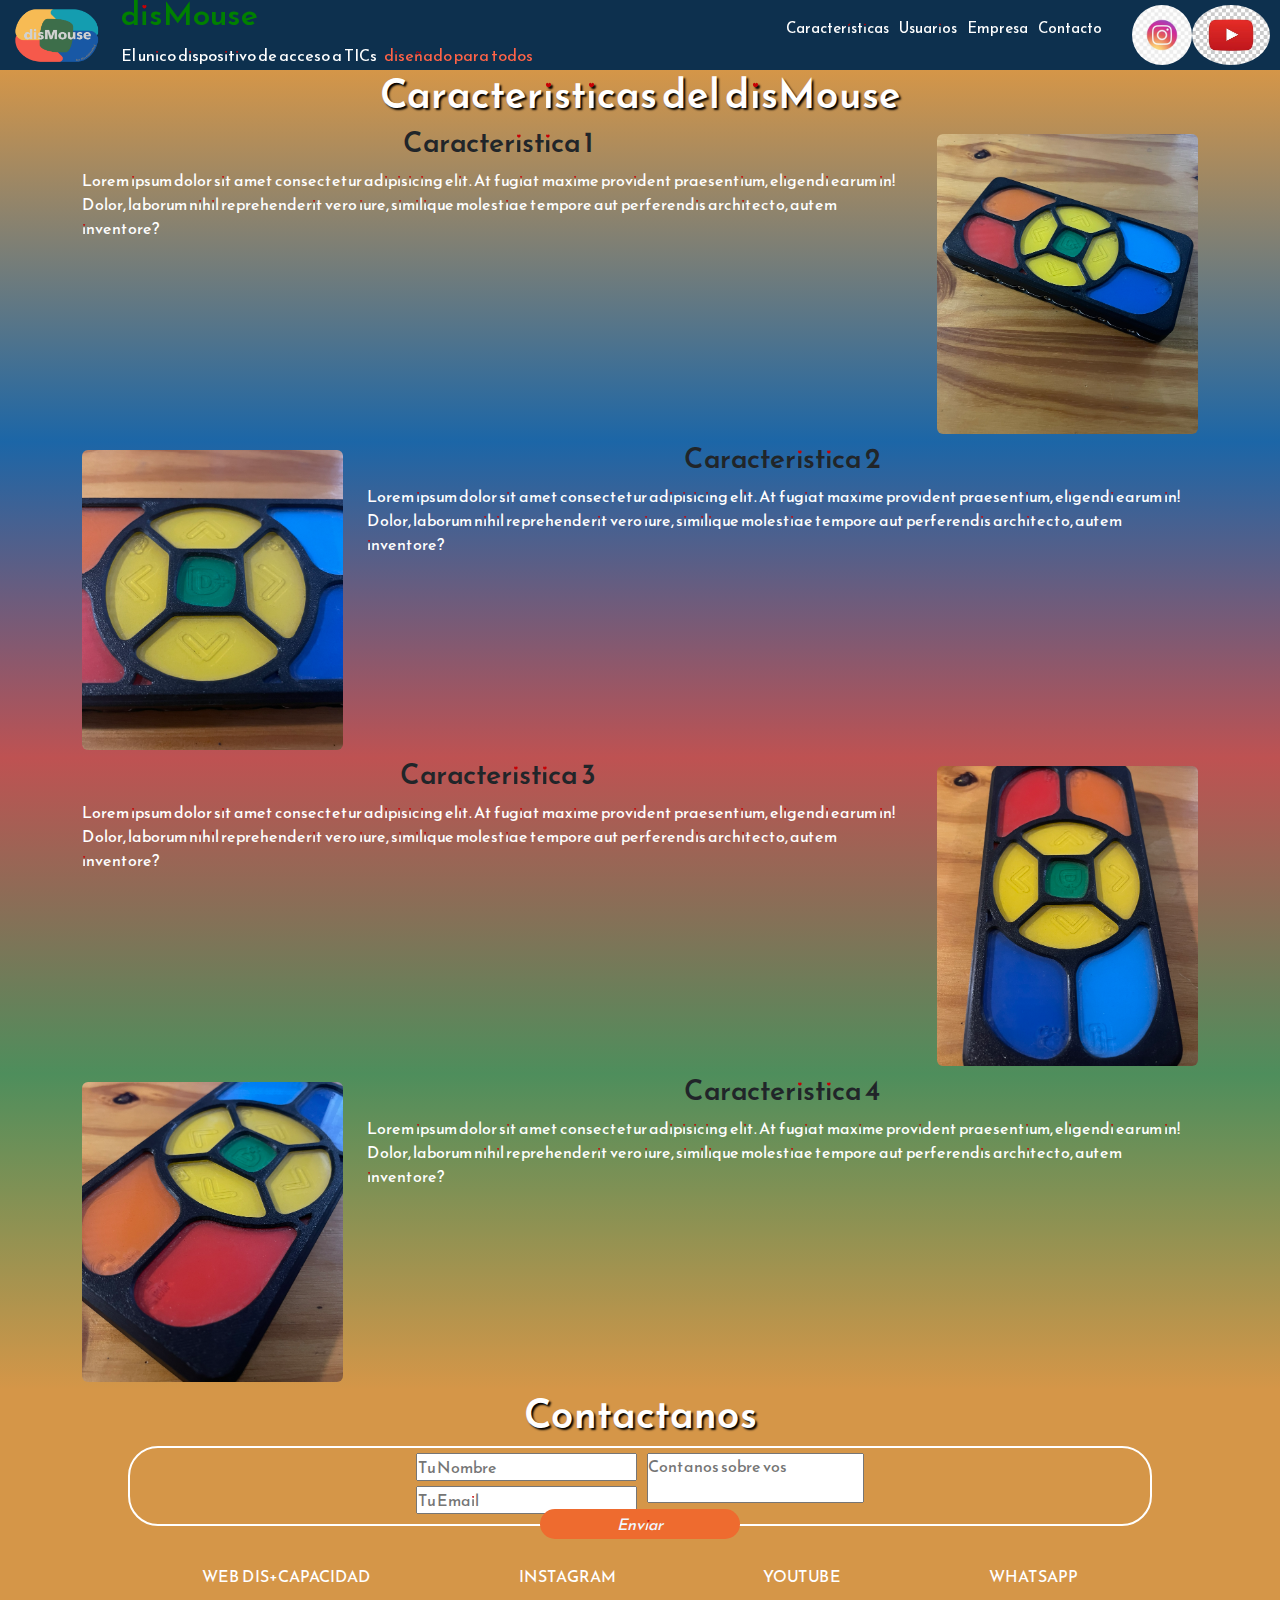
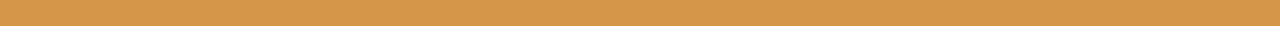
==== pages/caracteristicas2.html @ f01584a1 "inicial" ====
<!DOCTYPE html>
<html lang="en">
<head>
    <meta charset="UTF-8">
    <meta name="viewport" content="width=device-width, initial-scale=1.0">
    <meta name="description" content="El disMouse es el dispositivo de acceso a TICs mas completo del mercado. Es producido por dis+capacidad, empresa argentina
                                        que desarrolla equipamiento en tecnología asistiva accesible.">
    <meta name="keywords" content="tecnologia asistiva, tecnologia, discapacidad rehabilitacion, TICs, accesibilidad">
    <link rel="icon" href="../images/icono-dis-capacidad.ico" type="image/x-icon">
    <link rel="preconnect" href="https://fonts.googleapis.com">
    <link rel="preconnect" href="https://fonts.gstatic.com" crossorigin>
    <link href="https://fonts.googleapis.com/css2?family=Reem+Kufi+Fun:wght@400..700&display=swap" rel="stylesheet">
    <link href="https://cdn.jsdelivr.net/npm/bootstrap@5.3.3/dist/css/bootstrap.min.css" rel="stylesheet" integrity="sha384-QWTKZyjpPEjISv5WaRU9OFeRpok6YctnYmDr5pNlyT2bRjXh0JMhjY6hW+ALEwIH" crossorigin="anonymous">
    <link rel="stylesheet" href="../styles/css/main.css">
    <title>Caracteristicas disMopuse - dis+capacidad</title>
</head>
<body>
    <header class="header">
        <div class="header__contenedorInfo">
            <img src="../images/logo disMouse.png" alt="logo disMouse" href="index.html" class="header__logo header__logo--dM">
            <div class="header__texto">
                <h1 class="header__titulo"> <a href="../index.html">disMouse</a> </h1>
                <p class="header__parrafo">El unico dispositivo de acceso a TICs <span> diseñado para todos</span></p>
            </div>
        </div>
        <div class="header__contenedorMenu">
            <dl class="header__lista">
                <li><a href="../pages/caracteristicas2.html" class="header__link header__link--caract">Características</a></li>
                <li><a href="../pages/equiparParaEquipar.html" class="header__link header__link--usuarios">Usuarios</a></li>
                <li><a href="../pages/empresa.html" class="header__link header__link--empresa">Empresa</a></li>
                <li><a href="../pages/contacto.html"class="header__link header__link--contacto">Contacto</a></li>
            </dl>
            <img src="../images/instagram dis+capacidad.jpg" alt="logo instagram" class="header__logo header__logo--insta"><!--instagram-->
            <img src="../images/YouTube dis+capacidad.jpg" alt="logo YouTube" class="header__logo header__logo--youtube"><!--youtube-->
        </div>
    </header>
    <div class="caract1">
        <div class="container-md text-center">
            <div class="row">
                <h2 class="seccion__titulo">Caracteristicas del disMouse</h2>
            </div>
            <div class="row">
                <div class="col-md-9 col-sm-12">
                    <h3>Caracteristica 1</h3>
                    <p class="text-start text-white fs-6 text">Lorem ipsum dolor sit amet consectetur adipisicing elit. At fugiat maxime provident praesentium, eligendi earum in! Dolor, laborum nihil reprehenderit vero iure, similique molestiae tempore aut perferendis architecto, autem inventore?</p>
                </div>
                <div class="col-md-3 col-sm-12 pt-2 pb-2">
                    <img src="../images/diseño.JPEG" alt="diseño" class="w-100 img-fluid rounded" style="height: 300px; object-fit: cover;">
                </div>
            </div>
        </div>
    </div>
    <div class="caract2">
        <div class="container-md cointainer-sm container text-center">
            <div class="row">
                <div class="col-md-3 col-sm-12 pt-2 pb-2 order-md-1 order-sm-2 order-2">
                    <img src="../images/feedback.JPEG" alt="diseño" class="w-100 img-fluid rounded" style="height: 300px; object-fit: cover;">
                </div>
                <div class="col-md-9 col-sm-12 order-md-2 order-sm-1 order-1">
                    <h3>Caracteristica 2</h3>
                    <p class="text-start text-white fs-6 text">Lorem ipsum dolor sit amet consectetur adipisicing elit. At fugiat maxime provident praesentium, eligendi earum in! Dolor, laborum nihil reprehenderit vero iure, similique molestiae tempore aut perferendis architecto, autem inventore?</p>
                </div>
            </div>
        </div>
    </div>
    <div class="caract3">
        <div class="container-md cointainer-sm container text-center">
            <div class="row">
                <div class="col-md-9 col-sm-12 order-md-1 order-sm-1 order-1">
                    <h3>Caracteristica 3</h3>
                    <p class="text-start text-white fs-6 text">Lorem ipsum dolor sit amet consectetur adipisicing elit. At fugiat maxime provident praesentium, eligendi earum in! Dolor, laborum nihil reprehenderit vero iure, similique molestiae tempore aut perferendis architecto, autem inventore?</p>
                </div>
                <div class="col-md-3 col-sm-12 pt-2 pb-2 order-md-1 order-sm-2 order-2">
                    <img src="../images/funcionalidad.JPEG" alt="diseño" class="w-100 img-fluid rounded" style="height: 300px; object-fit: cover;">
                </div>
            </div>
        </div>
    </div>
    <div class="caract4">
        <div class="container-md cointainer-sm container text-center">
            <div class="row">
                <div class="col-md-9 col-sm-12 order-md-2 order-sm-1 order-1">
                    <h3>Caracteristica 4</h3>
                    <p class="text-start text-white fs-6 text">Lorem ipsum dolor sit amet consectetur adipisicing elit. At fugiat maxime provident praesentium, eligendi earum in! Dolor, laborum nihil reprehenderit vero iure, similique molestiae tempore aut perferendis architecto, autem inventore?</p>
                </div>
                <div class="col-md-3 col-sm-12 pt-2 pb-2 order-md-1 order-sm-2 order-2">
                    <img src="../images/transformalo.JPEG" alt="diseño" class="w-100 img-fluid rounded" style="height: 300px; object-fit: cover;">
                </div>
            </div>
        </div>
    </div>
    <footer class="footer__csspropio--caracteristicas"><!--footer--> 
        <h2 class="seccion__titulo">Contactanos</h2>
        <div class="footer__contenedor">
            <form class="footer__formulario" action=" " method="get" > 
                <div class="footer_formulario__datosPersonales">
                        <input type="text" name="Nombre" placeholder="Tu Nombre" class="footer__input">
                        <input type="email" name="Email" placeholder="Tu Email" class="footer__input">
                </div>
                <div class="footer_formulario__datosPersonales">
                    <textarea type="text" name="Mensaje" placeholder="Contanos sobre vos" class="footer__input"></textarea> 
                </div>  
                <input type="submit" value="Enviar" class="footer__boton">
            </form>
            <dl class="footer__links">
                <li><a class="footer__link" href="http://www.dismascapacidad.com.ar">Web dis+capacidad</a></li>
                <li><a class="footer__link" href="http://www.instagram.com/dismascapacidad">Instagram</a></li>
                <li><a class="footer__link" href="">YouTube</a></li>
                <li><a class="footer__link" href="">whatsapp</a></li>
            </dl>
        </div>
    </footer>
</body>
</html>
---- styles/css/main.css ----
* {
  font-family: "Reem Kufi Fun", sans-serif !important;
  margin: 0px;
  padding: 0px;
}

.header {
  display: flex;
  align-items: center;
  background-color: #0d304e;
  height: 70px;
  position: sticky;
  z-index: 30;
  top: 0;
  justify-content: space-between;
}
.header .header__contenedorInfo {
  display: flex;
  align-items: center;
  margin: 5px;
}
.header .header__contenedorInfo .header__texto {
  margin-left: 15px;
  padding: 0px;
}
.header .header__contenedorInfo .header__logo {
  height: 60px;
}
.header .header__contenedorInfo .header__logo:hover {
  transform: rotate(-15deg);
  transition: 0.5s;
}
.header .header__contenedorInfo .header__titulo a {
  text-decoration: none;
  margin-top: auto !important;
  margin-bottom: auto !important;
  color: green;
  font-size: 2rem;
  display: inline-block;
  height: 2rem;
  line-height: 2rem;
}
@media (max-width: 540px) {
  .header .header__contenedorInfo .header__titulo {
    display: none;
  }
}
.header .header__contenedorInfo .header__parrafo {
  color: white;
}
.header .header__contenedorInfo span {
  color: tomato;
  margin-left: 5px;
}
.header .header__contenedorMenu {
  display: flex;
  align-items: center;
  margin: 10px;
}
.header .header__contenedorMenu .header__lista {
  display: flex;
  list-style: none;
  text-decoration: none;
  margin-right: 25px;
}
.header .header__contenedorMenu .header__lista .header__link {
  margin: 5px;
  text-decoration: none;
  font-size: 15px;
  color: white;
  transition: ease-out 0.5s;
}
.header .header__contenedorMenu .header__lista .header__link:hover {
  color: rgb(238, 107, 47);
}
.header .header__contenedorMenu .header__logo--insta, .header .header__contenedorMenu .header__logo--youtube {
  height: 60px;
  border-radius: 50%;
}
@media (max-width: 1020px) {
  .header .header__contenedorMenu {
    display: none;
  }
}
@media (max-width: 540px) {
  .header {
    justify-content: center;
  }
}

@keyframes rebotador-y {
  0% {
    transform: translateY(0%);
    color: tomato;
  }
  25% {
    transform: translateY(20%);
    color: tomato;
  }
  50% {
    transform: rtranslateY(0%);
    color: white;
  }
  75% {
    transform: translateY(-20%);
    color: tomato;
  }
  100% {
    transform: rtranslateY(0%);
    color: white;
  }
}
.main {
  position: relative;
}
.main .main__VideoContainer {
  display: flex;
  flex-direction: row;
  position: relative;
  width: 100%;
  height: 100%;
}
.main .main__VideoContainer .main__video {
  width: 100%;
  height: 100%;
  object-fit: cover;
}
.main .main__transparencia {
  display: flex;
  flex-direction: auto;
  position: absolute;
  width: auto;
  height: auto;
  inset: 0px 0px 0px 0px;
  background-color: rgba(0, 0, 0, 0.558);
  z-index: 2;
  justify-content: center;
  align-items: center;
  text-align: auto;
}
.main .main__transparencia .main__TextContainer {
  position: relative;
  text-align: center;
}
.main .main__transparencia .main__TextContainer .main__tituloPrincipal {
  color: white;
  font-size: 6vw;
  text-shadow: 2px 2px 2px black;
}
.main .main__transparencia .main__TextContainer .main__subTitPpal {
  color: white;
  font-size: 3vw;
  text-shadow: 2px 2px 2px black;
}
.main .main__transparencia .main__TextContainer span {
  display: inline-block;
  animation-name: rebotador-y;
  animation-iteration-count: infinite;
  animation-timing-function: linear;
  animation-duration: 1s;
}

.caracteristicas {
  background-image: linear-gradient(to bottom, #d59648, #1c66a7);
}
.caracteristicas .seccion__titulo {
  text-align: center;
  color: white;
  font-size: 40px;
  text-shadow: 2px 2px 2px black;
}
.caracteristicas .caracteristicas__cardContainer {
  margin: auto;
  width: 80%;
  display: grid;
  grid-template-columns: repeat(auto-fit, minmax(200px, 1fr)); /* no me gusta cuando se ven 3 y 1*/
  gap: 1vw;
}
.caracteristicas .caracteristicas__cardContainer .caracteristicas__card {
  position: relative;
  height: 400px;
  margin: 5px;
  margin-top: 20px;
  margin-bottom: 50px;
}
.caracteristicas .caracteristicas__cardContainer .caracteristicas__card .card__imagen {
  position: absolute;
  inset: 0 0 0 0;
}
.caracteristicas .caracteristicas__cardContainer .caracteristicas__card .card__imagen .card__img {
  width: 100%;
  height: 100%;
  object-fit: cover;
  overflow: hidden;
  border-radius: 20px;
  box-shadow: 2px 2px 2px black;
}
.caracteristicas .caracteristicas__cardContainer .caracteristicas__card .card__info {
  display: flex;
  flex-direction: column;
  position: absolute;
  width: 100%;
  height: 100%;
  justify-content: space-between;
  background-color: rgba(0, 0, 0, 0.37);
  border-radius: 20px;
}
.caracteristicas .caracteristicas__cardContainer .caracteristicas__card .card__info .card__titulo {
  margin-top: 20px;
  font-size: 30px;
  text-align: center;
  color: white;
  text-shadow: 2px 2px 2px black;
}
.caracteristicas .caracteristicas__cardContainer .caracteristicas__card .card__info .card__texto {
  padding: 10px;
  color: rgb(197, 195, 195);
}
.caracteristicas .caracteristicas__cardContainer .caracteristicas__card .card__info .card__texto .disMouse {
  font-weight: bold;
  color: tomato;
  font-style: italic;
}
.caracteristicas .caracteristicas__cardContainer .caracteristicas__card .card__info .card__button {
  width: 50%;
  height: 10%;
  background-color: #be5252;
  border: none;
  border-radius: 50px;
  color: rgb(197, 195, 195);
  font-weight: 700;
  position: absolute;
  top: 40%;
  left: 25%;
}
.caracteristicas .caracteristicas__cardContainer .caracteristicas__card .card__info .card__button--caracteristicas {
  opacity: 0;
  transition: 0.5s;
}
.caracteristicas .caracteristicas__cardContainer .caracteristicas__card .card__info:hover .card__button--caracteristicas {
  opacity: 1;
}
@media (max-width: 1020px) {
  .caracteristicas .caracteristicas__cardContainer {
    grid-template-columns: repeat(auto-fit, minmax(300px, 1fr));
  }
}

.usuarios {
  background-image: linear-gradient(to bottom, #1c66a7, #be5252);
}
.usuarios .seccion__titulo {
  text-align: center;
  color: white;
  font-size: 40px;
  text-shadow: 2px 2px 2px black;
}
.usuarios .usuarios__contenido {
  width: 80%;
  margin: auto;
  display: flex;
}
.usuarios .usuarios__contenido .usuarios__texto {
  display: flex;
  flex-direction: column;
  position: static;
  width: 50%;
  height: auto;
  padding: 10px;
  justify-content: center;
}
.usuarios .usuarios__contenido .usuarios__texto .usuarios__parrafo {
  color: rgb(197, 195, 195);
  font-weight: 900;
}
.usuarios .usuarios__contenido .usuarios__texto .usuarios__parrafo span {
  font-weight: bold;
  color: tomato;
  font-style: italic;
}
.usuarios .usuarios__contenido .usuarios__texto .usuarios__boton {
  margin: 15px;
  display: flex;
  justify-content: center;
  height: 25px;
}
.usuarios .usuarios__contenido .usuarios__texto .usuarios__boton .usuarios__button {
  width: 50%;
  height: 100%;
  background-color: rgb(197, 195, 195);
  border: none;
  border-radius: 50px;
  color: tomato;
  font-weight: 700;
}
@media (max-width: 1008px) {
  .usuarios .usuarios__contenido .usuarios__texto {
    width: 100%;
    order: 2;
    text-align: center;
  }
}
.usuarios .usuarios__contenido .usuarios__imagen {
  width: 50%;
  padding: 10px;
}
.usuarios .usuarios__contenido .usuarios__imagen .usuarios__img {
  object-fit: cover;
  width: 100%;
}
@media (max-width: 1008px) {
  .usuarios .usuarios__contenido .usuarios__imagen {
    width: 50%;
  }
}
@media (max-width: 1008px) {
  .usuarios .usuarios__contenido {
    flex-direction: column;
    align-items: center;
  }
}

.empresa {
  background-image: linear-gradient(to bottom, #be5252, #4E8E5C);
}
.empresa .seccion__titulo {
  text-align: center;
  color: white;
  font-size: 40px;
  text-shadow: 2px 2px 2px black;
}
.empresa .empresa__contenido {
  width: 80%;
  margin: auto;
  margin-top: 15px;
  display: flex;
  gap: 5px;
  align-items: center;
}
.empresa .empresa__contenido .empresa__texto {
  width: 33%;
  padding: 10px;
}
.empresa .empresa__contenido .empresa__texto .empresa__misionVision__titulo {
  text-align: center;
  color: white;
  font-size: 40px;
  text-shadow: 2px 2px 2px black;
  color: tomato;
  font-size: 30px;
}
.empresa .empresa__contenido .empresa__texto .empresa__misionVision__texto {
  color: rgb(197, 195, 195);
  font-weight: 900;
  text-align: center;
}
@media (max-width: 1008px) {
  .empresa .empresa__contenido .empresa__texto {
    width: 100%;
  }
}
.empresa .empresa__contenido .empresa__imagen {
  width: 33%;
}
.empresa .empresa__contenido .empresa__imagen .empresa__img {
  width: 100%;
  object-fit: cover;
  border-radius: 50%;
}
@media (max-width: 1008px) {
  .empresa .empresa__contenido .empresa__imagen .empresa__img {
    width: 50%;
    margin: auto;
  }
}
@media (max-width: 1008px) {
  .empresa .empresa__contenido .empresa__imagen {
    width: 100%;
    display: flex;
  }
}
@media (max-width: 1008px) {
  .empresa .empresa__contenido {
    flex-direction: column;
  }
}

[class^=footer__csspropio] {
  background-color: #4E8E5C;
}
[class^=footer__csspropio] .seccion__titulo {
  text-align: center;
  color: white;
  font-size: 40px;
  text-shadow: 2px 2px 2px black;
}
[class^=footer__csspropio] .footer__contenedor {
  width: 80%;
  margin: auto;
}
[class^=footer__csspropio] .footer__contenedor .footer__formulario {
  display: flex;
  flex-direction: row;
  position: relative;
  width: 100%;
  height: 80px;
  border: 2px solid white;
  border-radius: 30px;
  justify-content: center;
}
[class^=footer__csspropio] .footer__contenedor .footer__formulario .footer__input {
  display: block;
  margin: 5px;
  resize: none;
}
[class^=footer__csspropio] .footer__contenedor .footer__formulario .footer__boton {
  position: absolute;
  width: 200px;
  height: 30px;
  background-color: rgb(238, 107, 47);
  font-style: italic;
  border: none;
  border-radius: 50px;
  color: aliceblue;
  bottom: -15px;
  transition: 0.5s;
}
[class^=footer__csspropio] .footer__contenedor .footer__formulario .footer__boton:hover {
  background-color: rgb(197, 195, 195);
  color: tomato;
}
@media (max-width: 555px) {
  [class^=footer__csspropio] .footer__contenedor .footer__formulario .footer__boton {
    bottom: -20px;
  }
}
@media (max-width: 555px) {
  [class^=footer__csspropio] .footer__contenedor .footer__formulario {
    height: 140px;
    flex-direction: column;
    align-items: center;
  }
}
[class^=footer__csspropio] .footer__contenedor .footer__links {
  justify-content: space-around;
  align-items: center;
  text-align: auto;
  height: 100px;
  list-style: none;
  display: flex;
}
[class^=footer__csspropio] .footer__contenedor .footer__links .footer__link {
  text-decoration: none;
  text-transform: uppercase;
  color: white;
}
@media (max-width: 555px) {
  [class^=footer__csspropio] .footer__contenedor .footer__links {
    height: 120px;
    flex-direction: column;
    justify-content: end;
  }
}

.caract1 {
  display: flex;
  background-image: linear-gradient(to bottom, #d59648, #1c66a7);
}

.caract2 {
  display: flex;
  background-image: linear-gradient(to bottom, #1c66a7, #be5252);
}

.caract3 {
  display: flex;
  background-image: linear-gradient(to bottom, #be5252, #4E8E5C);
}

.caract4 {
  display: flex;
  background-image: linear-gradient(to bottom, #4E8E5C, #d59648);
}

.caract1 .container-md .row .seccion__titulo {
  text-align: center;
  color: white;
  font-size: 40px;
  text-shadow: 2px 2px 2px black;
}

[class*="--caracteristicas"] {
  background-color: #d59648 !important;
}

.ePe__contenedor {
  background-image: linear-gradient(to bottom, #d59648, #4E8E5C);
  height: auto;
}
.ePe__contenedor .ePe__titulo {
  text-align: center;
  color: white;
  font-size: 40px;
  text-shadow: 2px 2px 2px black;
  padding-top: 15px;
  padding-bottom: 15px;
}
.ePe__contenedor .ePe__contenido {
  display: flex;
  flex-direction: row;
  position: auto;
  width: 100%;
  height: 100%;
  justify-content: space-around;
  align-items: center;
  text-align: left;
}
.ePe__contenedor .ePe__contenido .ePe__texto {
  width: 40%;
  color: soften(rgb(197, 195, 195), 5);
  font-size: larger;
}
.ePe__contenedor .ePe__contenido .ePe__texto .disMouse {
  color: #fa2600;
}
.ePe__contenedor .ePe__contenido .ePe__texto .fraseResaltada {
  text-decoration: underline;
  text-transform: none;
  font-style: italic;
}
@media (max-width: 1250px) {
  .ePe__contenedor .ePe__contenido .ePe__texto {
    width: 70%;
  }
}
.ePe__contenedor .ePe__contenido .ePe__foto {
  width: 600px;
  height: 300px;
  object-fit: cover;
  border-radius: 5px;
}
@media (max-width: 1250px) {
  .ePe__contenedor .ePe__contenido .ePe__foto {
    width: 70%;
  }
}
@media (max-width: 1250px) {
  .ePe__contenedor .ePe__contenido {
    height: auto;
    flex-direction: column;
  }
}

.contacto {
  background-image: linear-gradient(#d59648, #1c66a7);
  display: flex;
  justify-content: center;
}
.contacto .contacto__imagen {
  display: flex;
  flex-direction: column;
  position: relative;
  width: 80%;
  height: 60vh;
  justify-content: center;
  margin: 15px;
}
.contacto .contacto__imagen .contacto__img {
  width: 100%;
  height: 100%;
  object-fit: cover;
  position: absolute;
  border-radius: 10px;
  top: 0px;
  bottom: 0px;
  left: 0px;
  right: 0px;
  z-index: auto;
}
.contacto .contacto__imagen .contacto__transparencia {
  background-color: rgba(114, 114, 97, 0.301);
  position: absolute;
  border-radius: 10px;
  top: 0px;
  bottom: 0px;
  left: 0px;
  right: 0px;
  z-index: 2;
}

/*# sourceMappingURL=main.css.map */
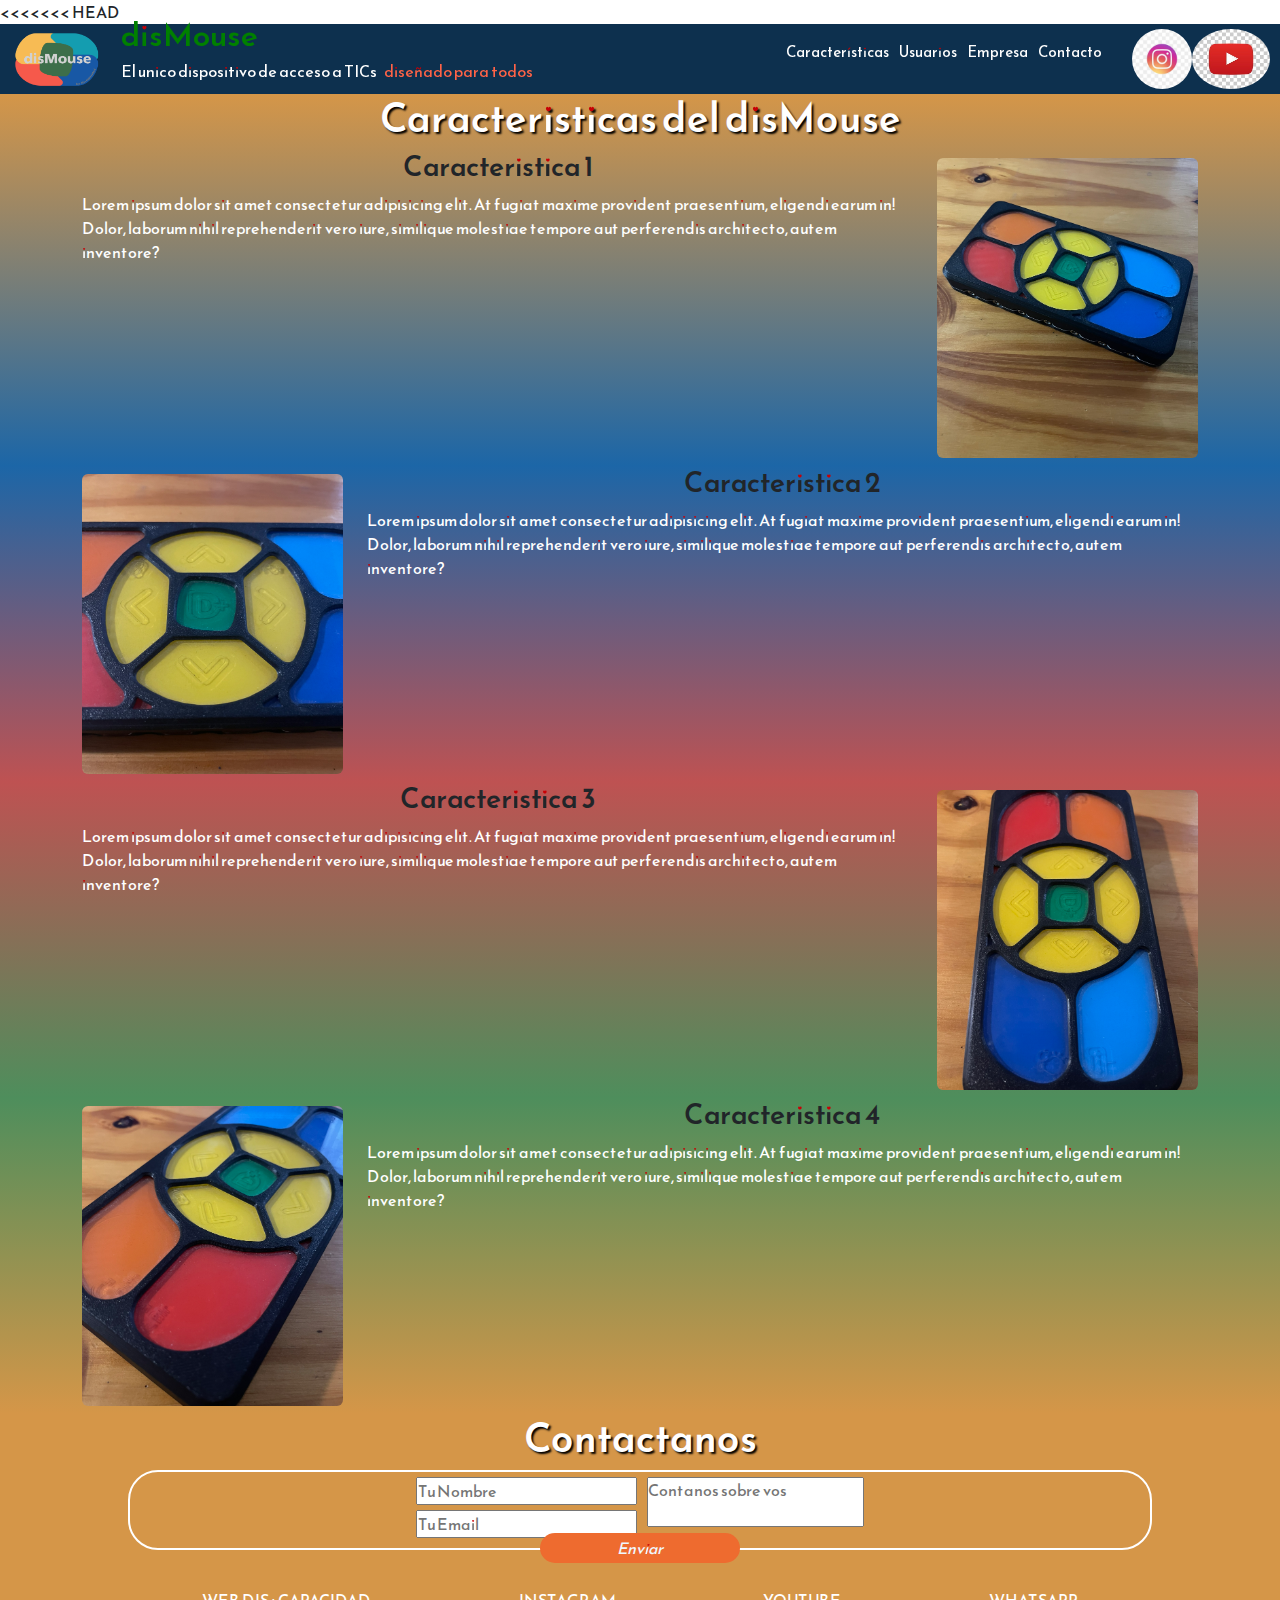
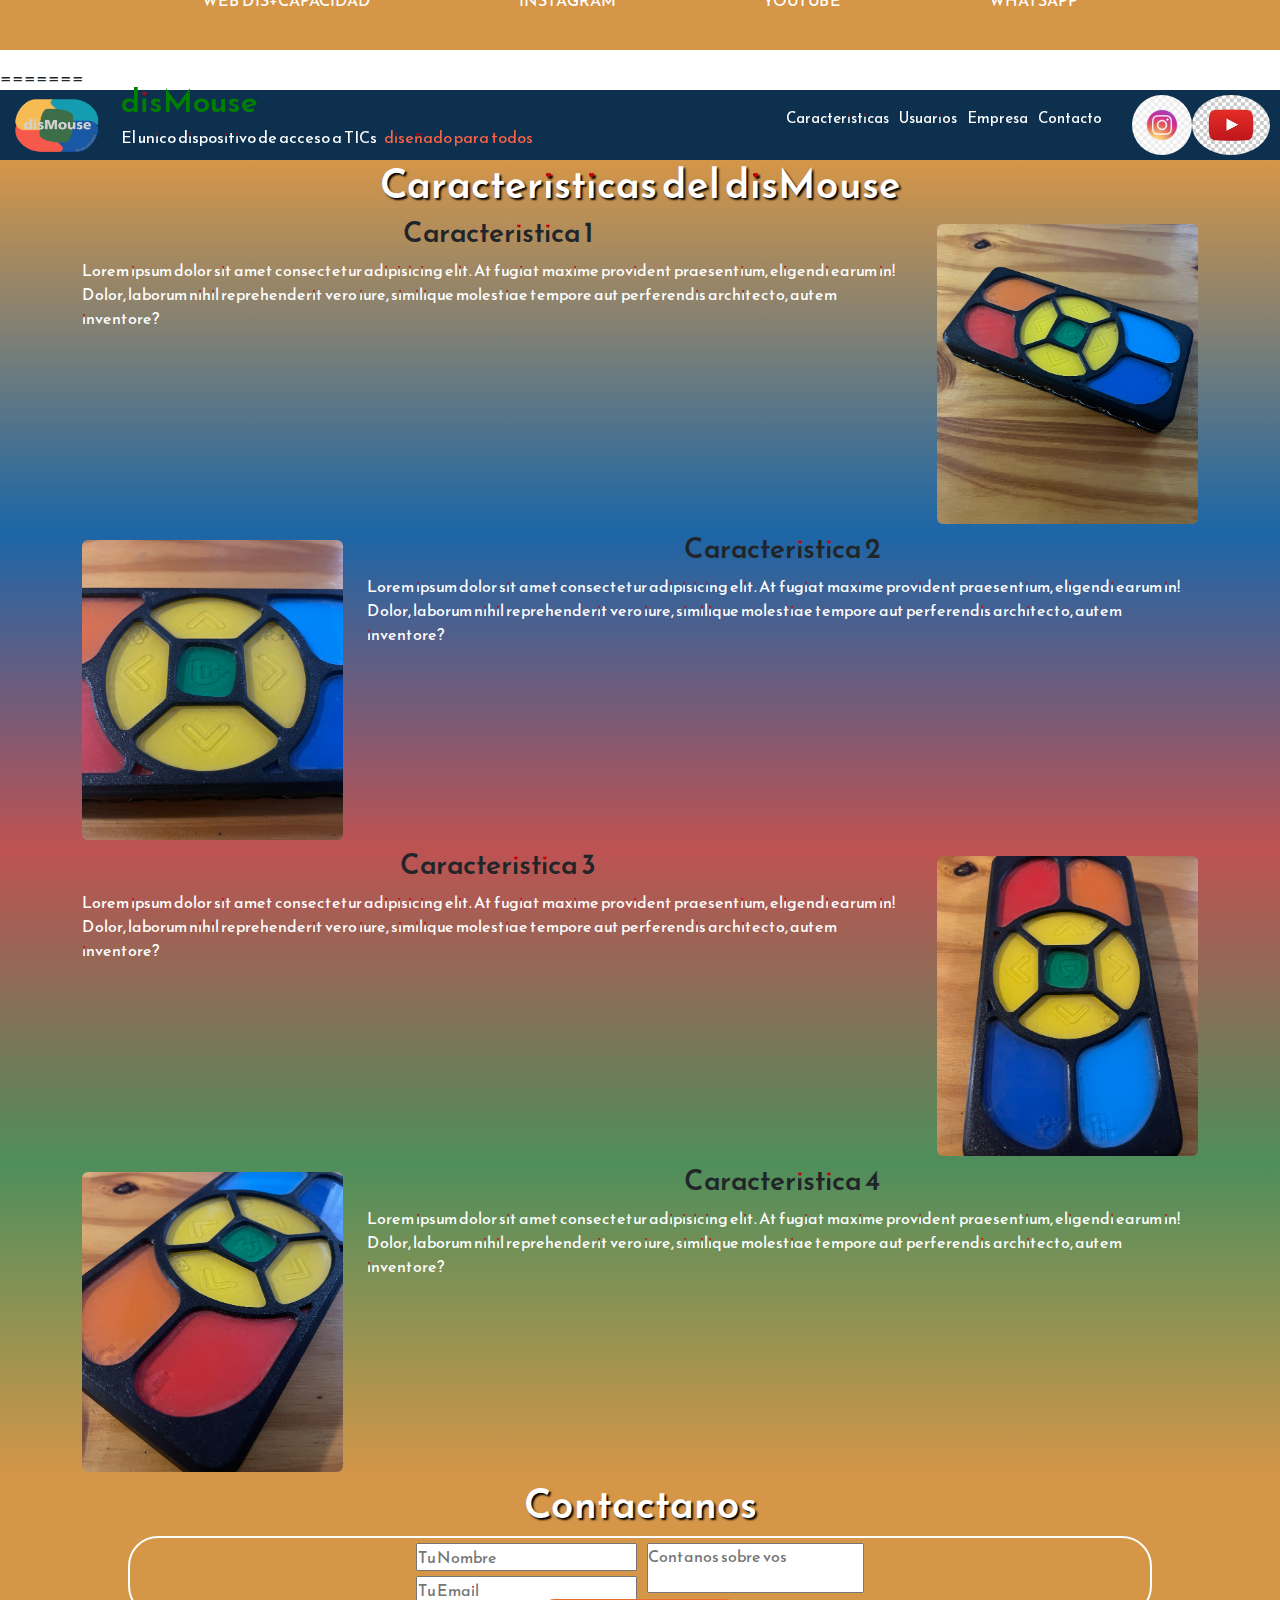
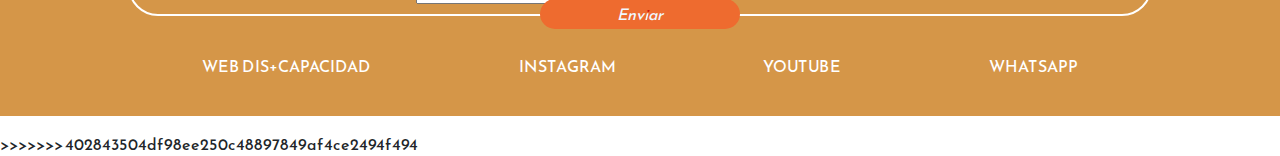
==== commit 5cb7e7db: "Merge branch 'main' of https://github.com/GonzaNanzer/preEntrega3---Nanzer" ====
--- a/pages/caracteristicas2.html
+++ b/pages/caracteristicas2.html
@@ -1,3 +1,4 @@
+<<<<<<< HEAD
 <!DOCTYPE html>
 <html lang="en">
 <head>
@@ -111,4 +112,119 @@
         </div>
     </footer>
 </body>
+=======
+<!DOCTYPE html>
+<html lang="en">
+<head>
+    <meta charset="UTF-8">
+    <meta name="viewport" content="width=device-width, initial-scale=1.0">
+    <meta name="description" content="El disMouse es el dispositivo de acceso a TICs mas completo del mercado. Es producido por dis+capacidad, empresa argentina
+                                        que desarrolla equipamiento en tecnología asistiva accesible.">
+    <meta name="keywords" content="tecnologia asistiva, tecnologia, discapacidad rehabilitacion, TICs, accesibilidad">
+    <link rel="icon" href="../images/icono-dis-capacidad.ico" type="image/x-icon">
+    <link rel="preconnect" href="https://fonts.googleapis.com">
+    <link rel="preconnect" href="https://fonts.gstatic.com" crossorigin>
+    <link href="https://fonts.googleapis.com/css2?family=Reem+Kufi+Fun:wght@400..700&display=swap" rel="stylesheet">
+    <link href="https://cdn.jsdelivr.net/npm/bootstrap@5.3.3/dist/css/bootstrap.min.css" rel="stylesheet" integrity="sha384-QWTKZyjpPEjISv5WaRU9OFeRpok6YctnYmDr5pNlyT2bRjXh0JMhjY6hW+ALEwIH" crossorigin="anonymous">
+    <link rel="stylesheet" href="../styles/css/main.css">
+    <title>Caracteristicas disMopuse - dis+capacidad</title>
+</head>
+<body>
+    <header class="header">
+        <div class="header__contenedorInfo">
+            <img src="../images/logo disMouse.png" alt="logo disMouse" href="index.html" class="header__logo header__logo--dM">
+            <div class="header__texto">
+                <h1 class="header__titulo"> <a href="../index.html">disMouse</a> </h1>
+                <p class="header__parrafo">El unico dispositivo de acceso a TICs <span> diseñado para todos</span></p>
+            </div>
+        </div>
+        <div class="header__contenedorMenu">
+            <dl class="header__lista">
+                <li><a href="../pages/caracteristicas2.html" class="header__link header__link--caract">Características</a></li>
+                <li><a href="../pages/equiparParaEquipar.html" class="header__link header__link--usuarios">Usuarios</a></li>
+                <li><a href="../pages/empresa.html" class="header__link header__link--empresa">Empresa</a></li>
+                <li><a href="../pages/contacto.html"class="header__link header__link--contacto">Contacto</a></li>
+            </dl>
+            <img src="../images/instagram dis+capacidad.jpg" alt="logo instagram" class="header__logo header__logo--insta"><!--instagram-->
+            <img src="../images/YouTube dis+capacidad.jpg" alt="logo YouTube" class="header__logo header__logo--youtube"><!--youtube-->
+        </div>
+    </header>
+    <div class="caract1">
+        <div class="container-md text-center">
+            <div class="row">
+                <h2 class="seccion__titulo">Caracteristicas del disMouse</h2>
+            </div>
+            <div class="row">
+                <div class="col-md-9 col-sm-12">
+                    <h3>Caracteristica 1</h3>
+                    <p class="text-start text-white fs-6 text">Lorem ipsum dolor sit amet consectetur adipisicing elit. At fugiat maxime provident praesentium, eligendi earum in! Dolor, laborum nihil reprehenderit vero iure, similique molestiae tempore aut perferendis architecto, autem inventore?</p>
+                </div>
+                <div class="col-md-3 col-sm-12 pt-2 pb-2">
+                    <img src="../images/diseño.JPEG" alt="diseño" class="w-100 img-fluid rounded" style="height: 300px; object-fit: cover;">
+                </div>
+            </div>
+        </div>
+    </div>
+    <div class="caract2">
+        <div class="container-md cointainer-sm container text-center">
+            <div class="row">
+                <div class="col-md-3 col-sm-12 pt-2 pb-2 order-md-1 order-sm-2 order-2">
+                    <img src="../images/feedback.JPEG" alt="diseño" class="w-100 img-fluid rounded" style="height: 300px; object-fit: cover;">
+                </div>
+                <div class="col-md-9 col-sm-12 order-md-2 order-sm-1 order-1">
+                    <h3>Caracteristica 2</h3>
+                    <p class="text-start text-white fs-6 text">Lorem ipsum dolor sit amet consectetur adipisicing elit. At fugiat maxime provident praesentium, eligendi earum in! Dolor, laborum nihil reprehenderit vero iure, similique molestiae tempore aut perferendis architecto, autem inventore?</p>
+                </div>
+            </div>
+        </div>
+    </div>
+    <div class="caract3">
+        <div class="container-md cointainer-sm container text-center">
+            <div class="row">
+                <div class="col-md-9 col-sm-12 order-md-1 order-sm-1 order-1">
+                    <h3>Caracteristica 3</h3>
+                    <p class="text-start text-white fs-6 text">Lorem ipsum dolor sit amet consectetur adipisicing elit. At fugiat maxime provident praesentium, eligendi earum in! Dolor, laborum nihil reprehenderit vero iure, similique molestiae tempore aut perferendis architecto, autem inventore?</p>
+                </div>
+                <div class="col-md-3 col-sm-12 pt-2 pb-2 order-md-1 order-sm-2 order-2">
+                    <img src="../images/funcionalidad.JPEG" alt="diseño" class="w-100 img-fluid rounded" style="height: 300px; object-fit: cover;">
+                </div>
+            </div>
+        </div>
+    </div>
+    <div class="caract4">
+        <div class="container-md cointainer-sm container text-center">
+            <div class="row">
+                <div class="col-md-9 col-sm-12 order-md-2 order-sm-1 order-1">
+                    <h3>Caracteristica 4</h3>
+                    <p class="text-start text-white fs-6 text">Lorem ipsum dolor sit amet consectetur adipisicing elit. At fugiat maxime provident praesentium, eligendi earum in! Dolor, laborum nihil reprehenderit vero iure, similique molestiae tempore aut perferendis architecto, autem inventore?</p>
+                </div>
+                <div class="col-md-3 col-sm-12 pt-2 pb-2 order-md-1 order-sm-2 order-2">
+                    <img src="../images/transformalo.JPEG" alt="diseño" class="w-100 img-fluid rounded" style="height: 300px; object-fit: cover;">
+                </div>
+            </div>
+        </div>
+    </div>
+    <footer class="footer__csspropio--caracteristicas"><!--footer--> 
+        <h2 class="seccion__titulo">Contactanos</h2>
+        <div class="footer__contenedor">
+            <form class="footer__formulario" action=" " method="get" > 
+                <div class="footer_formulario__datosPersonales">
+                        <input type="text" name="Nombre" placeholder="Tu Nombre" class="footer__input">
+                        <input type="email" name="Email" placeholder="Tu Email" class="footer__input">
+                </div>
+                <div class="footer_formulario__datosPersonales">
+                    <textarea type="text" name="Mensaje" placeholder="Contanos sobre vos" class="footer__input"></textarea> 
+                </div>  
+                <input type="submit" value="Enviar" class="footer__boton">
+            </form>
+            <dl class="footer__links">
+                <li><a class="footer__link" href="http://www.dismascapacidad.com.ar">Web dis+capacidad</a></li>
+                <li><a class="footer__link" href="http://www.instagram.com/dismascapacidad">Instagram</a></li>
+                <li><a class="footer__link" href="">YouTube</a></li>
+                <li><a class="footer__link" href="">whatsapp</a></li>
+            </dl>
+        </div>
+    </footer>
+</body>
+>>>>>>> 402843504df98ee250c48897849af4ce2494f494
 </html>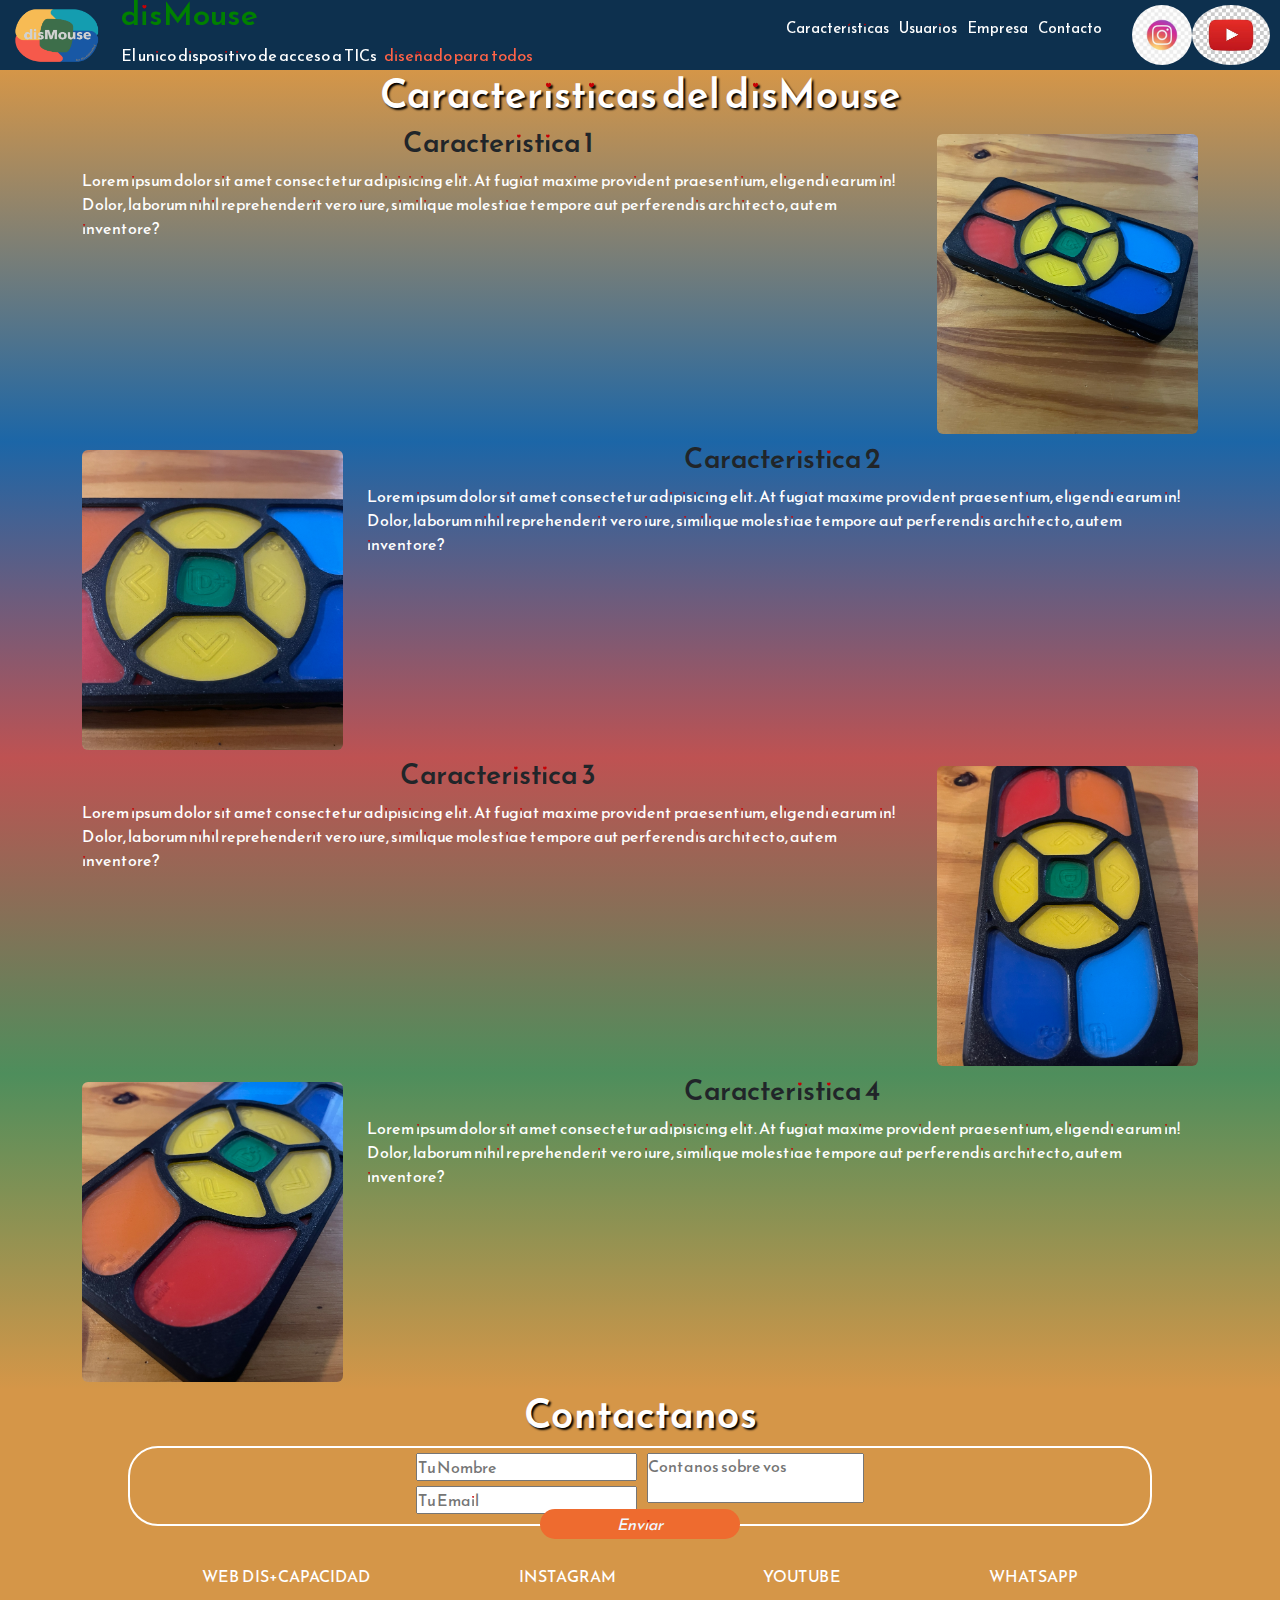
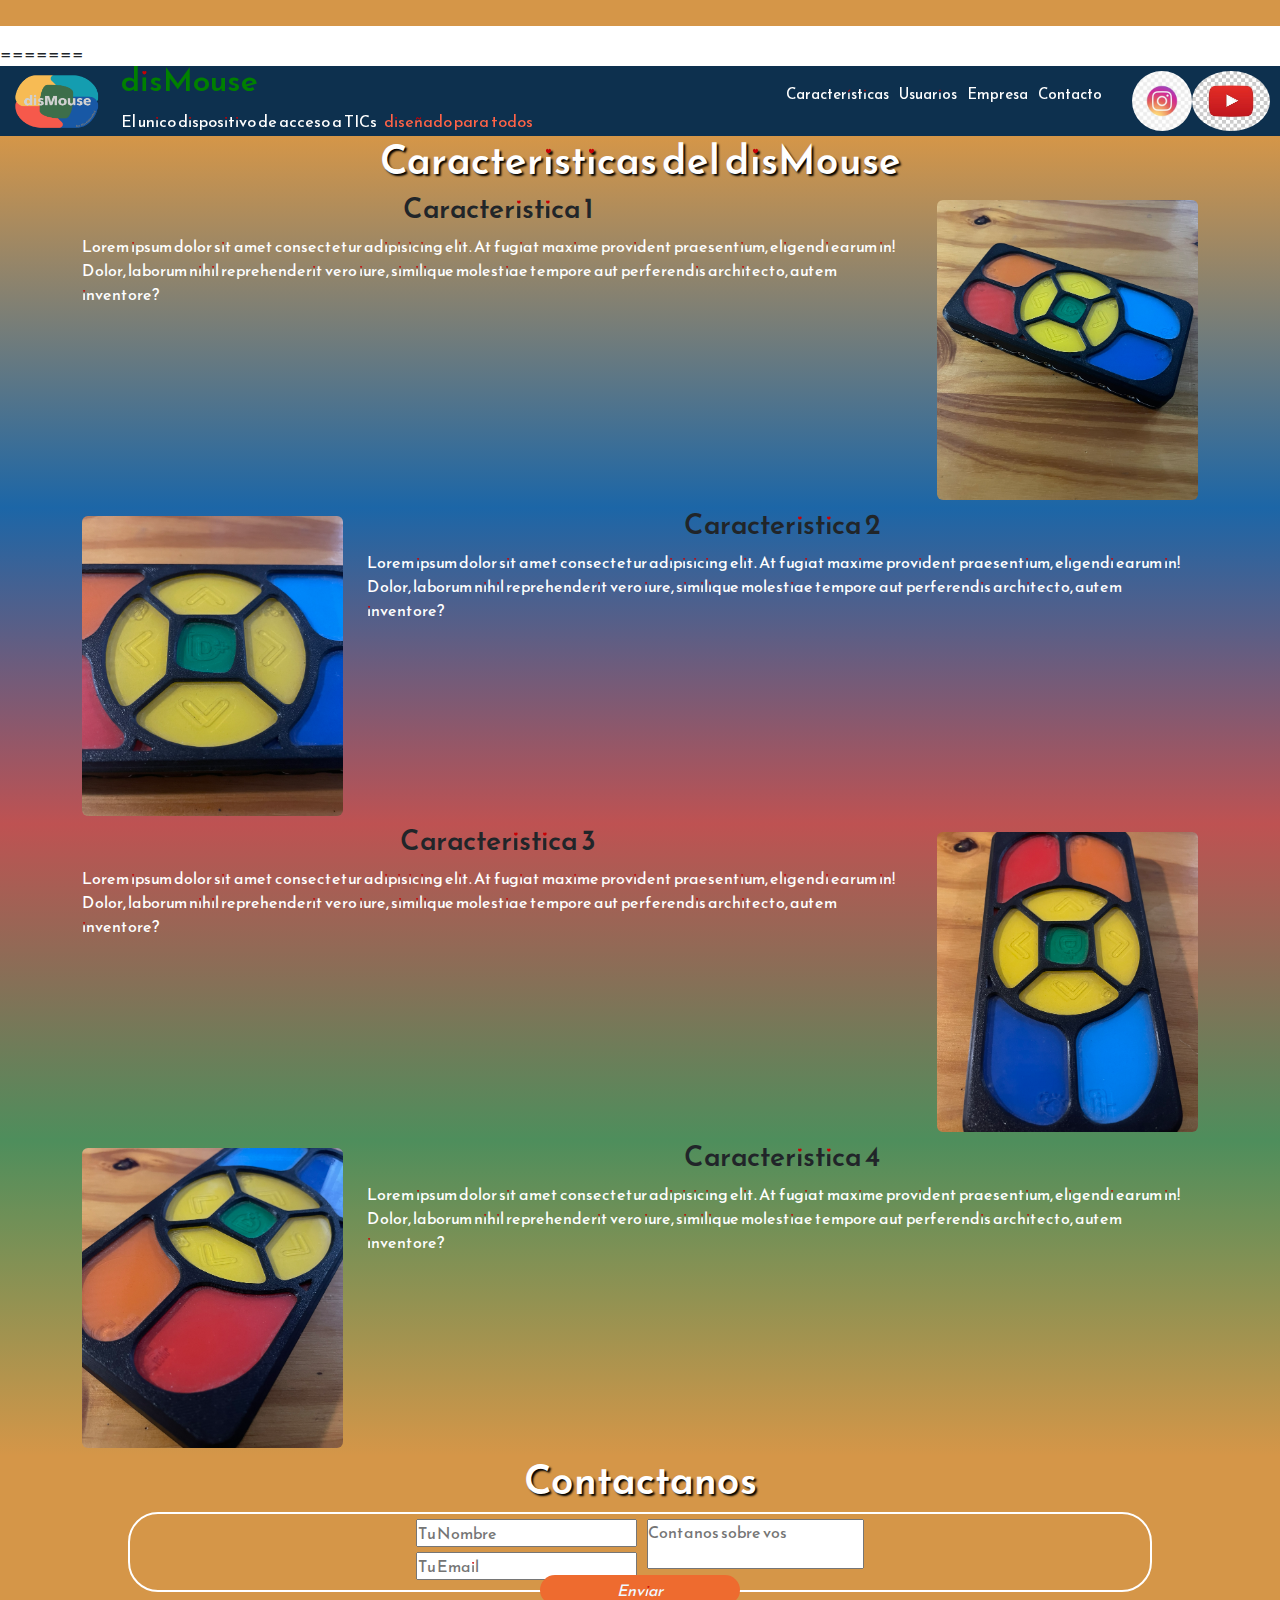
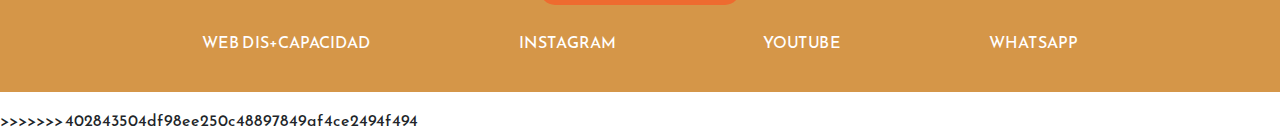
==== commit b8e0107e: "entrega" ====
--- a/pages/caracteristicas2.html
+++ b/pages/caracteristicas2.html
@@ -1,4 +1,3 @@
-<<<<<<< HEAD
 <!DOCTYPE html>
 <html lang="en">
 <head>
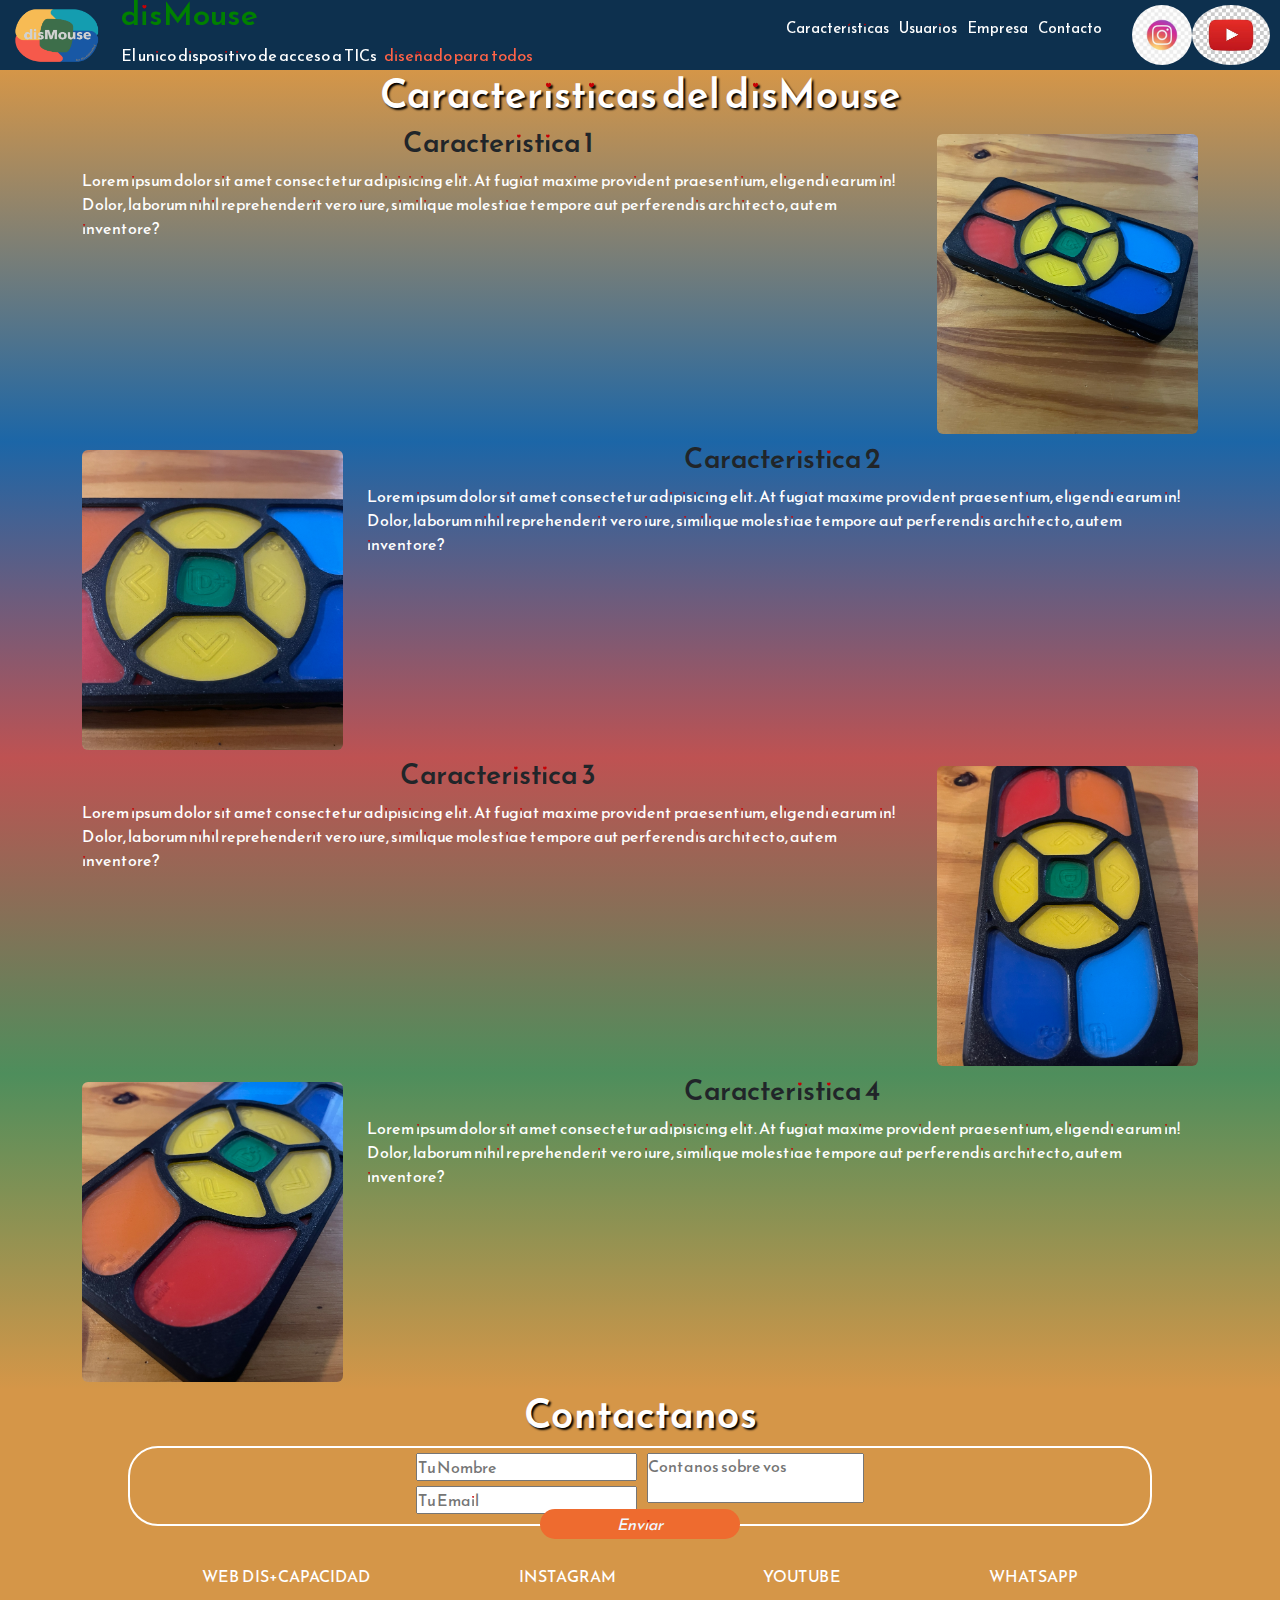
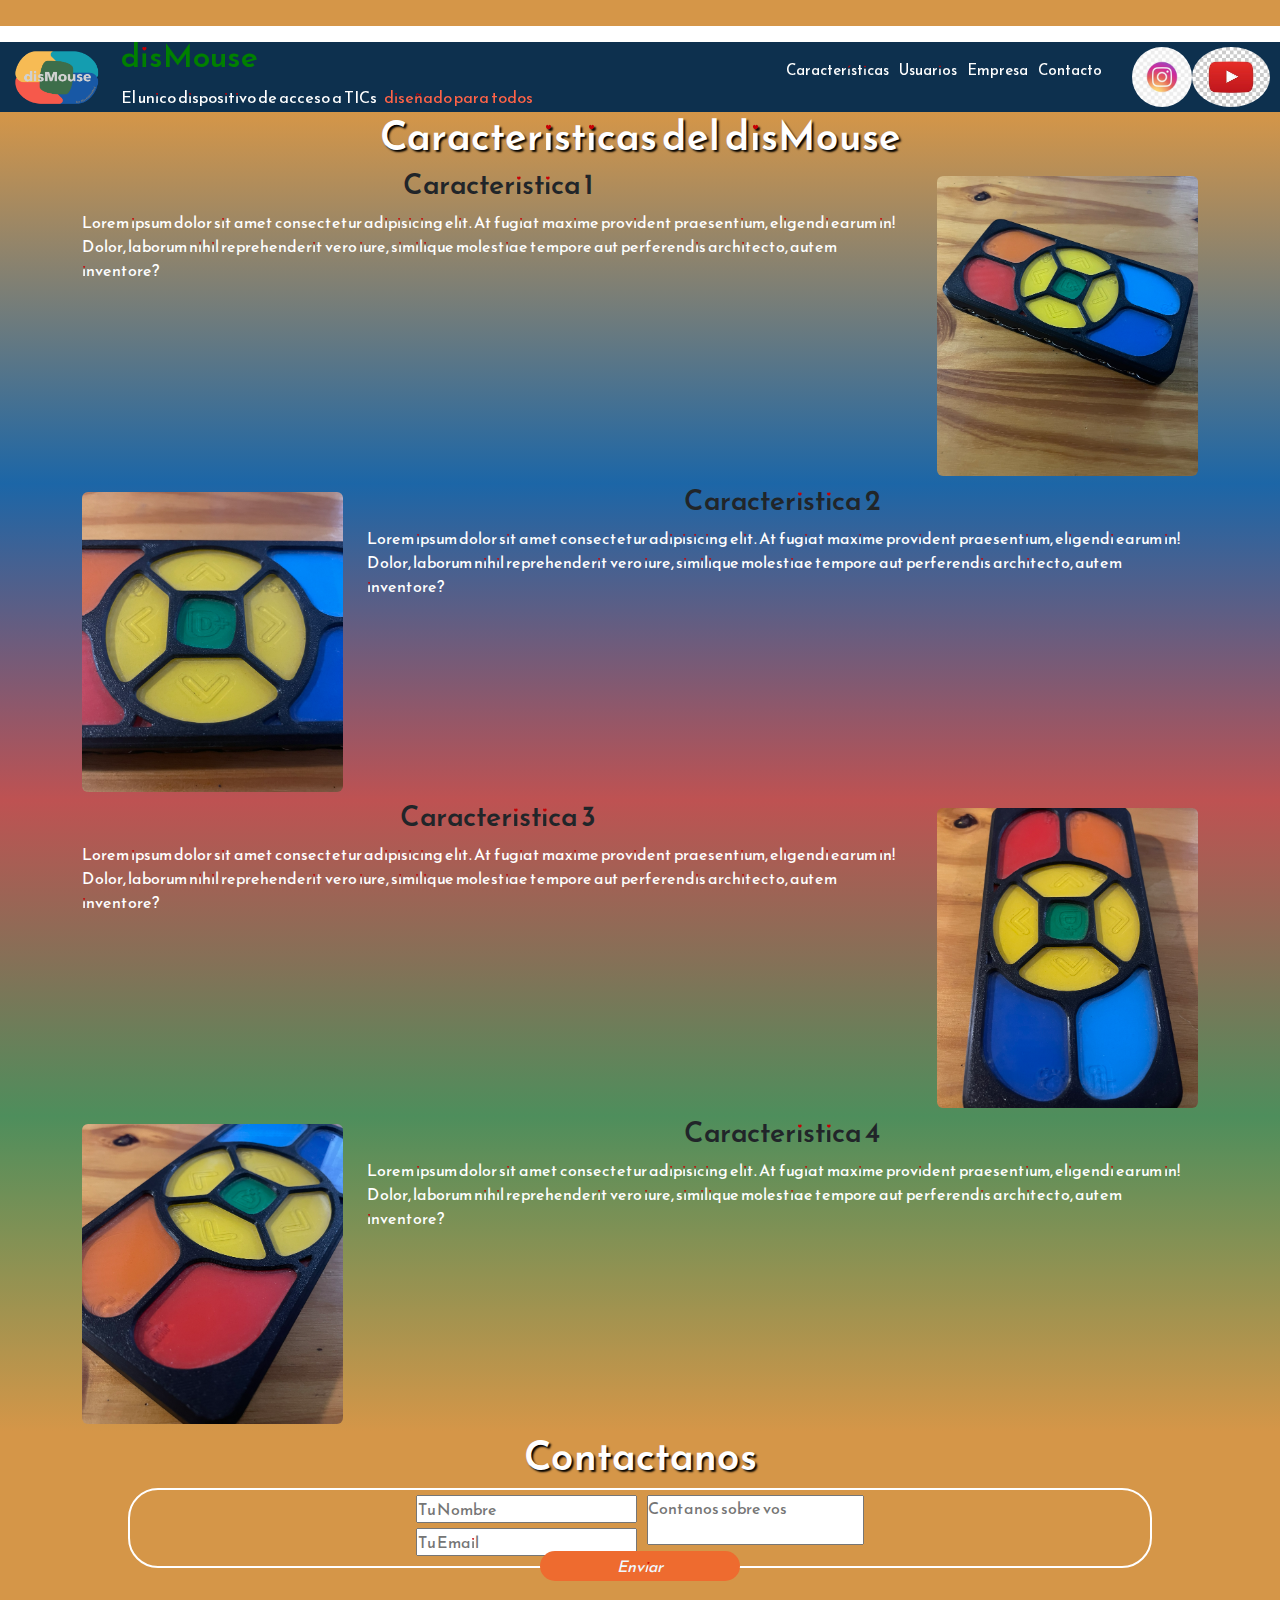
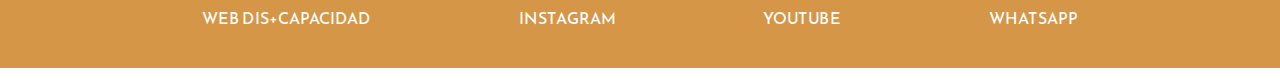
==== commit a162b526: "correcciones" ====
--- a/pages/caracteristicas2.html
+++ b/pages/caracteristicas2.html
@@ -111,7 +111,6 @@
         </div>
     </footer>
 </body>
-=======
 <!DOCTYPE html>
 <html lang="en">
 <head>
@@ -225,5 +224,4 @@
         </div>
     </footer>
 </body>
->>>>>>> 402843504df98ee250c48897849af4ce2494f494
 </html>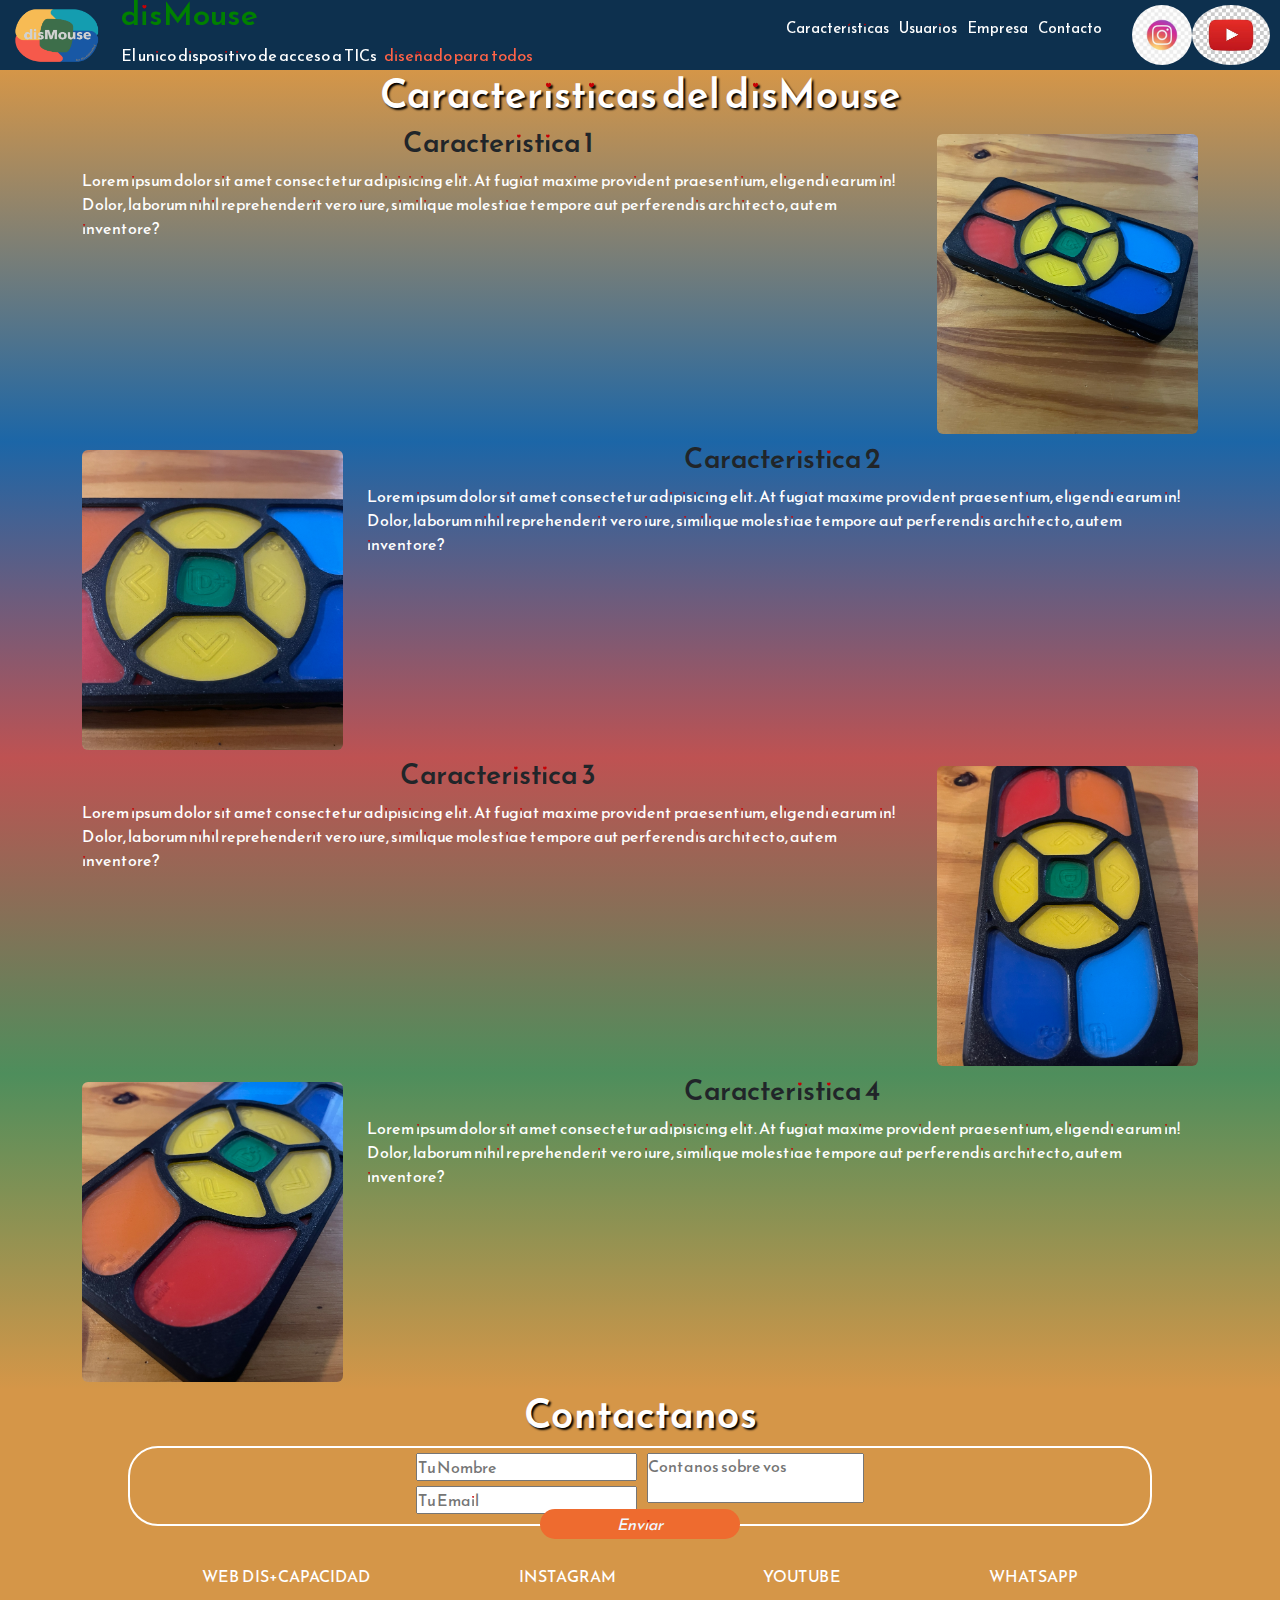
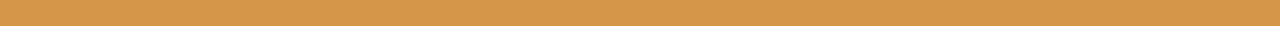
==== commit e43b5ef1: "inicial" ====
--- a/pages/caracteristicas2.html
+++ b/pages/caracteristicas2.html
@@ -110,118 +110,4 @@
             </dl>
         </div>
     </footer>
-</body>
-<!DOCTYPE html>
-<html lang="en">
-<head>
-    <meta charset="UTF-8">
-    <meta name="viewport" content="width=device-width, initial-scale=1.0">
-    <meta name="description" content="El disMouse es el dispositivo de acceso a TICs mas completo del mercado. Es producido por dis+capacidad, empresa argentina
-                                        que desarrolla equipamiento en tecnología asistiva accesible.">
-    <meta name="keywords" content="tecnologia asistiva, tecnologia, discapacidad rehabilitacion, TICs, accesibilidad">
-    <link rel="icon" href="../images/icono-dis-capacidad.ico" type="image/x-icon">
-    <link rel="preconnect" href="https://fonts.googleapis.com">
-    <link rel="preconnect" href="https://fonts.gstatic.com" crossorigin>
-    <link href="https://fonts.googleapis.com/css2?family=Reem+Kufi+Fun:wght@400..700&display=swap" rel="stylesheet">
-    <link href="https://cdn.jsdelivr.net/npm/bootstrap@5.3.3/dist/css/bootstrap.min.css" rel="stylesheet" integrity="sha384-QWTKZyjpPEjISv5WaRU9OFeRpok6YctnYmDr5pNlyT2bRjXh0JMhjY6hW+ALEwIH" crossorigin="anonymous">
-    <link rel="stylesheet" href="../styles/css/main.css">
-    <title>Caracteristicas disMopuse - dis+capacidad</title>
-</head>
-<body>
-    <header class="header">
-        <div class="header__contenedorInfo">
-            <img src="../images/logo disMouse.png" alt="logo disMouse" href="index.html" class="header__logo header__logo--dM">
-            <div class="header__texto">
-                <h1 class="header__titulo"> <a href="../index.html">disMouse</a> </h1>
-                <p class="header__parrafo">El unico dispositivo de acceso a TICs <span> diseñado para todos</span></p>
-            </div>
-        </div>
-        <div class="header__contenedorMenu">
-            <dl class="header__lista">
-                <li><a href="../pages/caracteristicas2.html" class="header__link header__link--caract">Características</a></li>
-                <li><a href="../pages/equiparParaEquipar.html" class="header__link header__link--usuarios">Usuarios</a></li>
-                <li><a href="../pages/empresa.html" class="header__link header__link--empresa">Empresa</a></li>
-                <li><a href="../pages/contacto.html"class="header__link header__link--contacto">Contacto</a></li>
-            </dl>
-            <img src="../images/instagram dis+capacidad.jpg" alt="logo instagram" class="header__logo header__logo--insta"><!--instagram-->
-            <img src="../images/YouTube dis+capacidad.jpg" alt="logo YouTube" class="header__logo header__logo--youtube"><!--youtube-->
-        </div>
-    </header>
-    <div class="caract1">
-        <div class="container-md text-center">
-            <div class="row">
-                <h2 class="seccion__titulo">Caracteristicas del disMouse</h2>
-            </div>
-            <div class="row">
-                <div class="col-md-9 col-sm-12">
-                    <h3>Caracteristica 1</h3>
-                    <p class="text-start text-white fs-6 text">Lorem ipsum dolor sit amet consectetur adipisicing elit. At fugiat maxime provident praesentium, eligendi earum in! Dolor, laborum nihil reprehenderit vero iure, similique molestiae tempore aut perferendis architecto, autem inventore?</p>
-                </div>
-                <div class="col-md-3 col-sm-12 pt-2 pb-2">
-                    <img src="../images/diseño.JPEG" alt="diseño" class="w-100 img-fluid rounded" style="height: 300px; object-fit: cover;">
-                </div>
-            </div>
-        </div>
-    </div>
-    <div class="caract2">
-        <div class="container-md cointainer-sm container text-center">
-            <div class="row">
-                <div class="col-md-3 col-sm-12 pt-2 pb-2 order-md-1 order-sm-2 order-2">
-                    <img src="../images/feedback.JPEG" alt="diseño" class="w-100 img-fluid rounded" style="height: 300px; object-fit: cover;">
-                </div>
-                <div class="col-md-9 col-sm-12 order-md-2 order-sm-1 order-1">
-                    <h3>Caracteristica 2</h3>
-                    <p class="text-start text-white fs-6 text">Lorem ipsum dolor sit amet consectetur adipisicing elit. At fugiat maxime provident praesentium, eligendi earum in! Dolor, laborum nihil reprehenderit vero iure, similique molestiae tempore aut perferendis architecto, autem inventore?</p>
-                </div>
-            </div>
-        </div>
-    </div>
-    <div class="caract3">
-        <div class="container-md cointainer-sm container text-center">
-            <div class="row">
-                <div class="col-md-9 col-sm-12 order-md-1 order-sm-1 order-1">
-                    <h3>Caracteristica 3</h3>
-                    <p class="text-start text-white fs-6 text">Lorem ipsum dolor sit amet consectetur adipisicing elit. At fugiat maxime provident praesentium, eligendi earum in! Dolor, laborum nihil reprehenderit vero iure, similique molestiae tempore aut perferendis architecto, autem inventore?</p>
-                </div>
-                <div class="col-md-3 col-sm-12 pt-2 pb-2 order-md-1 order-sm-2 order-2">
-                    <img src="../images/funcionalidad.JPEG" alt="diseño" class="w-100 img-fluid rounded" style="height: 300px; object-fit: cover;">
-                </div>
-            </div>
-        </div>
-    </div>
-    <div class="caract4">
-        <div class="container-md cointainer-sm container text-center">
-            <div class="row">
-                <div class="col-md-9 col-sm-12 order-md-2 order-sm-1 order-1">
-                    <h3>Caracteristica 4</h3>
-                    <p class="text-start text-white fs-6 text">Lorem ipsum dolor sit amet consectetur adipisicing elit. At fugiat maxime provident praesentium, eligendi earum in! Dolor, laborum nihil reprehenderit vero iure, similique molestiae tempore aut perferendis architecto, autem inventore?</p>
-                </div>
-                <div class="col-md-3 col-sm-12 pt-2 pb-2 order-md-1 order-sm-2 order-2">
-                    <img src="../images/transformalo.JPEG" alt="diseño" class="w-100 img-fluid rounded" style="height: 300px; object-fit: cover;">
-                </div>
-            </div>
-        </div>
-    </div>
-    <footer class="footer__csspropio--caracteristicas"><!--footer--> 
-        <h2 class="seccion__titulo">Contactanos</h2>
-        <div class="footer__contenedor">
-            <form class="footer__formulario" action=" " method="get" > 
-                <div class="footer_formulario__datosPersonales">
-                        <input type="text" name="Nombre" placeholder="Tu Nombre" class="footer__input">
-                        <input type="email" name="Email" placeholder="Tu Email" class="footer__input">
-                </div>
-                <div class="footer_formulario__datosPersonales">
-                    <textarea type="text" name="Mensaje" placeholder="Contanos sobre vos" class="footer__input"></textarea> 
-                </div>  
-                <input type="submit" value="Enviar" class="footer__boton">
-            </form>
-            <dl class="footer__links">
-                <li><a class="footer__link" href="http://www.dismascapacidad.com.ar">Web dis+capacidad</a></li>
-                <li><a class="footer__link" href="http://www.instagram.com/dismascapacidad">Instagram</a></li>
-                <li><a class="footer__link" href="">YouTube</a></li>
-                <li><a class="footer__link" href="">whatsapp</a></li>
-            </dl>
-        </div>
-    </footer>
-</body>
-</html>+</body>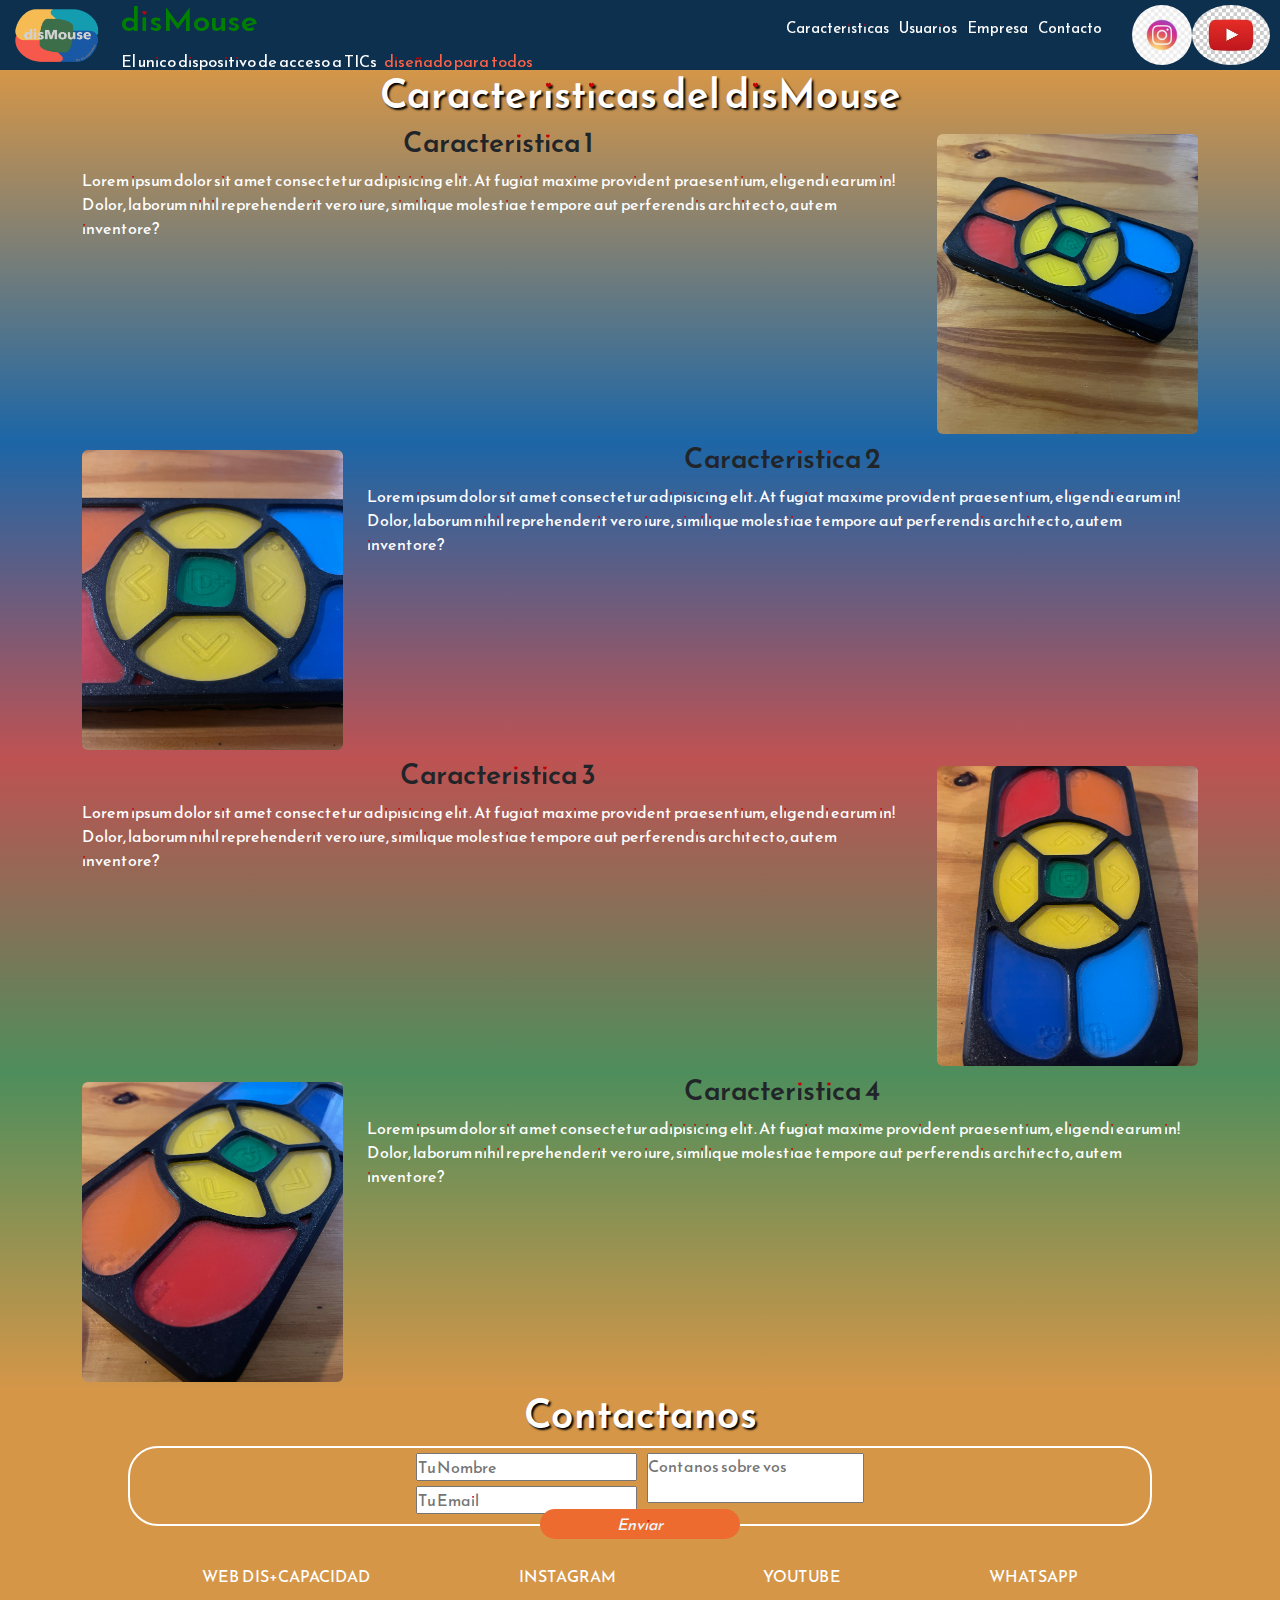
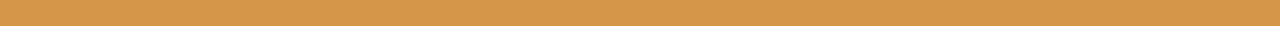
==== commit 5d65849f: "nombres de imagenes corregidos" ====
--- a/pages/caracteristicas2.html
+++ b/pages/caracteristicas2.html
@@ -17,7 +17,7 @@
 <body>
     <header class="header">
         <div class="header__contenedorInfo">
-            <img src="../images/logo disMouse.png" alt="logo disMouse" href="index.html" class="header__logo header__logo--dM">
+            <img src="../images/logodisMouseDisMasCapacidad.png" alt="logo disMouse" href="index.html" class="header__logo header__logo--dM">
             <div class="header__texto">
                 <h1 class="header__titulo"> <a href="../index.html">disMouse</a> </h1>
                 <p class="header__parrafo">El unico dispositivo de acceso a TICs <span> diseñado para todos</span></p>
@@ -30,8 +30,8 @@
                 <li><a href="../pages/empresa.html" class="header__link header__link--empresa">Empresa</a></li>
                 <li><a href="../pages/contacto.html"class="header__link header__link--contacto">Contacto</a></li>
             </dl>
-            <img src="../images/instagram dis+capacidad.jpg" alt="logo instagram" class="header__logo header__logo--insta"><!--instagram-->
-            <img src="../images/YouTube dis+capacidad.jpg" alt="logo YouTube" class="header__logo header__logo--youtube"><!--youtube-->
+            <img src="../images/instagramDisMasCapacidad.jpg" alt="logo instagram" class="header__logo header__logo--insta"><!--instagram-->
+            <img src="../images/youtubeDisMasCapacidad.jpg" alt="logo YouTube" class="header__logo header__logo--youtube"><!--youtube-->
         </div>
     </header>
     <div class="caract1">
@@ -45,7 +45,7 @@
                     <p class="text-start text-white fs-6 text">Lorem ipsum dolor sit amet consectetur adipisicing elit. At fugiat maxime provident praesentium, eligendi earum in! Dolor, laborum nihil reprehenderit vero iure, similique molestiae tempore aut perferendis architecto, autem inventore?</p>
                 </div>
                 <div class="col-md-3 col-sm-12 pt-2 pb-2">
-                    <img src="../images/diseño.JPEG" alt="diseño" class="w-100 img-fluid rounded" style="height: 300px; object-fit: cover;">
+                    <img src="../images/diseñoDisMasCapacidad.JPEG" alt="diseño" class="w-100 img-fluid rounded" style="height: 300px; object-fit: cover;">
                 </div>
             </div>
         </div>
@@ -54,7 +54,7 @@
         <div class="container-md cointainer-sm container text-center">
             <div class="row">
                 <div class="col-md-3 col-sm-12 pt-2 pb-2 order-md-1 order-sm-2 order-2">
-                    <img src="../images/feedback.JPEG" alt="diseño" class="w-100 img-fluid rounded" style="height: 300px; object-fit: cover;">
+                    <img src="../images/feedbackDisMasCapacidad.JPEG" alt="diseño" class="w-100 img-fluid rounded" style="height: 300px; object-fit: cover;">
                 </div>
                 <div class="col-md-9 col-sm-12 order-md-2 order-sm-1 order-1">
                     <h3>Caracteristica 2</h3>
@@ -71,7 +71,7 @@
                     <p class="text-start text-white fs-6 text">Lorem ipsum dolor sit amet consectetur adipisicing elit. At fugiat maxime provident praesentium, eligendi earum in! Dolor, laborum nihil reprehenderit vero iure, similique molestiae tempore aut perferendis architecto, autem inventore?</p>
                 </div>
                 <div class="col-md-3 col-sm-12 pt-2 pb-2 order-md-1 order-sm-2 order-2">
-                    <img src="../images/funcionalidad.JPEG" alt="diseño" class="w-100 img-fluid rounded" style="height: 300px; object-fit: cover;">
+                    <img src="../images/funcionalidadDisMasCapacidad.JPEG" alt="diseño" class="w-100 img-fluid rounded" style="height: 300px; object-fit: cover;">
                 </div>
             </div>
         </div>
@@ -84,7 +84,7 @@
                     <p class="text-start text-white fs-6 text">Lorem ipsum dolor sit amet consectetur adipisicing elit. At fugiat maxime provident praesentium, eligendi earum in! Dolor, laborum nihil reprehenderit vero iure, similique molestiae tempore aut perferendis architecto, autem inventore?</p>
                 </div>
                 <div class="col-md-3 col-sm-12 pt-2 pb-2 order-md-1 order-sm-2 order-2">
-                    <img src="../images/transformalo.JPEG" alt="diseño" class="w-100 img-fluid rounded" style="height: 300px; object-fit: cover;">
+                    <img src="../images/transformaloDisMasCapacidad.JPEG" alt="diseño" class="w-100 img-fluid rounded" style="height: 300px; object-fit: cover;">
                 </div>
             </div>
         </div>
--- a/styles/css/main.css
+++ b/styles/css/main.css
@@ -47,6 +47,7 @@
 }
 .header .header__contenedorInfo .header__parrafo {
   color: white;
+  margin-bottom: 5px !important;
 }
 .header .header__contenedorInfo span {
   color: tomato;
@@ -88,6 +89,28 @@
   }
 }
 
+@keyframes rebotador-y {
+  0% {
+    transform: translateY(0%);
+    color: tomato;
+  }
+  25% {
+    transform: translateY(20%);
+    color: tomato;
+  }
+  50% {
+    transform: rtranslateY(0%);
+    color: white;
+  }
+  75% {
+    transform: translateY(-20%);
+    color: tomato;
+  }
+  100% {
+    transform: rtranslateY(0%);
+    color: white;
+  }
+}
 @keyframes rebotador-y {
   0% {
     transform: translateY(0%);
@@ -168,6 +191,13 @@
   color: white;
   font-size: 40px;
   text-shadow: 2px 2px 2px black;
+}
+.caracteristicas .seccion__titulo a {
+  text-decoration: none;
+  color: white;
+}
+.caracteristicas .seccion__titulo a :visited {
+  color: white;
 }
 .caracteristicas .caracteristicas__cardContainer {
   margin: auto;
@@ -255,6 +285,13 @@
   font-size: 40px;
   text-shadow: 2px 2px 2px black;
 }
+.usuarios .seccion__titulo a {
+  text-decoration: none;
+  color: white;
+}
+.usuarios .seccion__titulo a :visited {
+  color: white;
+}
 .usuarios .usuarios__contenido {
   width: 80%;
   margin: auto;
@@ -329,6 +366,13 @@
   font-size: 40px;
   text-shadow: 2px 2px 2px black;
 }
+.empresa .seccion__titulo a {
+  text-decoration: none;
+  color: white;
+}
+.empresa .seccion__titulo a :visited {
+  color: white;
+}
 .empresa .empresa__contenido {
   width: 80%;
   margin: auto;
@@ -393,6 +437,13 @@
   color: white;
   font-size: 40px;
   text-shadow: 2px 2px 2px black;
+}
+[class^=footer__csspropio] .seccion__titulo a {
+  text-decoration: none;
+  color: white;
+}
+[class^=footer__csspropio] .seccion__titulo a :visited {
+  color: white;
 }
 [class^=footer__csspropio] .footer__contenedor {
   width: 80%;
@@ -551,6 +602,610 @@
   }
 }
 
+* {
+  font-family: "Reem Kufi Fun", sans-serif !important;
+  margin: 0px;
+  padding: 0px;
+}
+
+.header {
+  display: flex;
+  align-items: center;
+  background-color: #0d304e;
+  height: 70px;
+  position: sticky;
+  z-index: 30;
+  top: 0;
+  justify-content: space-between;
+}
+.header .header__contenedorInfo {
+  display: flex;
+  align-items: center;
+  margin: 5px;
+}
+.header .header__contenedorInfo .header__texto {
+  margin-left: 15px;
+  padding: 0px;
+}
+.header .header__contenedorInfo .header__logo {
+  height: 60px;
+}
+.header .header__contenedorInfo .header__logo:hover {
+  transform: rotate(-15deg);
+  transition: 0.5s;
+}
+.header .header__contenedorInfo .header__titulo a {
+  text-decoration: none;
+  margin-top: auto !important;
+  margin-bottom: auto !important;
+  color: green;
+  font-size: 2rem;
+  display: inline-block;
+  height: 2rem;
+  line-height: 2rem;
+}
+@media (max-width: 540px) {
+  .header .header__contenedorInfo .header__titulo {
+    display: none;
+  }
+}
+.header .header__contenedorInfo .header__parrafo {
+  color: white;
+  margin-bottom: 5px !important;
+}
+.header .header__contenedorInfo span {
+  color: tomato;
+  margin-left: 5px;
+}
+.header .header__contenedorMenu {
+  display: flex;
+  align-items: center;
+  margin: 10px;
+}
+.header .header__contenedorMenu .header__lista {
+  display: flex;
+  list-style: none;
+  text-decoration: none;
+  margin-right: 25px;
+}
+.header .header__contenedorMenu .header__lista .header__link {
+  margin: 5px;
+  text-decoration: none;
+  font-size: 15px;
+  color: white;
+  transition: ease-out 0.5s;
+}
+.header .header__contenedorMenu .header__lista .header__link:hover {
+  color: rgb(238, 107, 47);
+}
+.header .header__contenedorMenu .header__logo--insta, .header .header__contenedorMenu .header__logo--youtube {
+  height: 60px;
+  border-radius: 50%;
+}
+@media (max-width: 1020px) {
+  .header .header__contenedorMenu {
+    display: none;
+  }
+}
+@media (max-width: 540px) {
+  .header {
+    justify-content: center;
+  }
+}
+
+@keyframes rebotador-y {
+  0% {
+    transform: translateY(0%);
+    color: tomato;
+  }
+  25% {
+    transform: translateY(20%);
+    color: tomato;
+  }
+  50% {
+    transform: rtranslateY(0%);
+    color: white;
+  }
+  75% {
+    transform: translateY(-20%);
+    color: tomato;
+  }
+  100% {
+    transform: rtranslateY(0%);
+    color: white;
+  }
+}
+@keyframes rebotador-y {
+  0% {
+    transform: translateY(0%);
+    color: tomato;
+  }
+  25% {
+    transform: translateY(20%);
+    color: tomato;
+  }
+  50% {
+    transform: rtranslateY(0%);
+    color: white;
+  }
+  75% {
+    transform: translateY(-20%);
+    color: tomato;
+  }
+  100% {
+    transform: rtranslateY(0%);
+    color: white;
+  }
+}
+.main {
+  position: relative;
+}
+.main .main__VideoContainer {
+  display: flex;
+  flex-direction: row;
+  position: relative;
+  width: 100%;
+  height: 100%;
+}
+.main .main__VideoContainer .main__video {
+  width: 100%;
+  height: 100%;
+  object-fit: cover;
+}
+.main .main__transparencia {
+  display: flex;
+  flex-direction: auto;
+  position: absolute;
+  width: auto;
+  height: auto;
+  inset: 0px 0px 0px 0px;
+  background-color: rgba(0, 0, 0, 0.558);
+  z-index: 2;
+  justify-content: center;
+  align-items: center;
+  text-align: auto;
+}
+.main .main__transparencia .main__TextContainer {
+  position: relative;
+  text-align: center;
+}
+.main .main__transparencia .main__TextContainer .main__tituloPrincipal {
+  color: white;
+  font-size: 6vw;
+  text-shadow: 2px 2px 2px black;
+}
+.main .main__transparencia .main__TextContainer .main__subTitPpal {
+  color: white;
+  font-size: 3vw;
+  text-shadow: 2px 2px 2px black;
+}
+.main .main__transparencia .main__TextContainer span {
+  display: inline-block;
+  animation-name: rebotador-y;
+  animation-iteration-count: infinite;
+  animation-timing-function: linear;
+  animation-duration: 1s;
+}
+
+.caracteristicas {
+  background-image: linear-gradient(to bottom, #d59648, #1c66a7);
+}
+.caracteristicas .seccion__titulo {
+  text-align: center;
+  color: white;
+  font-size: 40px;
+  text-shadow: 2px 2px 2px black;
+}
+.caracteristicas .seccion__titulo a {
+  text-decoration: none;
+  color: white;
+}
+.caracteristicas .seccion__titulo a :visited {
+  color: white;
+}
+.caracteristicas .caracteristicas__cardContainer {
+  margin: auto;
+  width: 80%;
+  display: grid;
+  grid-template-columns: repeat(auto-fit, minmax(200px, 1fr)); /* no me gusta cuando se ven 3 y 1*/
+  gap: 1vw;
+}
+.caracteristicas .caracteristicas__cardContainer .caracteristicas__card {
+  position: relative;
+  height: 400px;
+  margin: 5px;
+  margin-top: 20px;
+  margin-bottom: 50px;
+}
+.caracteristicas .caracteristicas__cardContainer .caracteristicas__card .card__imagen {
+  position: absolute;
+  inset: 0 0 0 0;
+}
+.caracteristicas .caracteristicas__cardContainer .caracteristicas__card .card__imagen .card__img {
+  width: 100%;
+  height: 100%;
+  object-fit: cover;
+  overflow: hidden;
+  border-radius: 20px;
+  box-shadow: 2px 2px 2px black;
+}
+.caracteristicas .caracteristicas__cardContainer .caracteristicas__card .card__info {
+  display: flex;
+  flex-direction: column;
+  position: absolute;
+  width: 100%;
+  height: 100%;
+  justify-content: space-between;
+  background-color: rgba(0, 0, 0, 0.37);
+  border-radius: 20px;
+}
+.caracteristicas .caracteristicas__cardContainer .caracteristicas__card .card__info .card__titulo {
+  margin-top: 20px;
+  font-size: 30px;
+  text-align: center;
+  color: white;
+  text-shadow: 2px 2px 2px black;
+}
+.caracteristicas .caracteristicas__cardContainer .caracteristicas__card .card__info .card__texto {
+  padding: 10px;
+  color: rgb(197, 195, 195);
+}
+.caracteristicas .caracteristicas__cardContainer .caracteristicas__card .card__info .card__texto .disMouse {
+  font-weight: bold;
+  color: tomato;
+  font-style: italic;
+}
+.caracteristicas .caracteristicas__cardContainer .caracteristicas__card .card__info .card__button {
+  width: 50%;
+  height: 10%;
+  background-color: #be5252;
+  border: none;
+  border-radius: 50px;
+  color: rgb(197, 195, 195);
+  font-weight: 700;
+  position: absolute;
+  top: 40%;
+  left: 25%;
+}
+.caracteristicas .caracteristicas__cardContainer .caracteristicas__card .card__info .card__button--caracteristicas {
+  opacity: 0;
+  transition: 0.5s;
+}
+.caracteristicas .caracteristicas__cardContainer .caracteristicas__card .card__info:hover .card__button--caracteristicas {
+  opacity: 1;
+}
+@media (max-width: 1020px) {
+  .caracteristicas .caracteristicas__cardContainer {
+    grid-template-columns: repeat(auto-fit, minmax(300px, 1fr));
+  }
+}
+
+.usuarios {
+  background-image: linear-gradient(to bottom, #1c66a7, #be5252);
+}
+.usuarios .seccion__titulo {
+  text-align: center;
+  color: white;
+  font-size: 40px;
+  text-shadow: 2px 2px 2px black;
+}
+.usuarios .seccion__titulo a {
+  text-decoration: none;
+  color: white;
+}
+.usuarios .seccion__titulo a :visited {
+  color: white;
+}
+.usuarios .usuarios__contenido {
+  width: 80%;
+  margin: auto;
+  display: flex;
+}
+.usuarios .usuarios__contenido .usuarios__texto {
+  display: flex;
+  flex-direction: column;
+  position: static;
+  width: 50%;
+  height: auto;
+  padding: 10px;
+  justify-content: center;
+}
+.usuarios .usuarios__contenido .usuarios__texto .usuarios__parrafo {
+  color: rgb(197, 195, 195);
+  font-weight: 900;
+}
+.usuarios .usuarios__contenido .usuarios__texto .usuarios__parrafo span {
+  font-weight: bold;
+  color: tomato;
+  font-style: italic;
+}
+.usuarios .usuarios__contenido .usuarios__texto .usuarios__boton {
+  margin: 15px;
+  display: flex;
+  justify-content: center;
+  height: 25px;
+}
+.usuarios .usuarios__contenido .usuarios__texto .usuarios__boton .usuarios__button {
+  width: 50%;
+  height: 100%;
+  background-color: rgb(197, 195, 195);
+  border: none;
+  border-radius: 50px;
+  color: tomato;
+  font-weight: 700;
+}
+@media (max-width: 1008px) {
+  .usuarios .usuarios__contenido .usuarios__texto {
+    width: 100%;
+    order: 2;
+    text-align: center;
+  }
+}
+.usuarios .usuarios__contenido .usuarios__imagen {
+  width: 50%;
+  padding: 10px;
+}
+.usuarios .usuarios__contenido .usuarios__imagen .usuarios__img {
+  object-fit: cover;
+  width: 100%;
+}
+@media (max-width: 1008px) {
+  .usuarios .usuarios__contenido .usuarios__imagen {
+    width: 50%;
+  }
+}
+@media (max-width: 1008px) {
+  .usuarios .usuarios__contenido {
+    flex-direction: column;
+    align-items: center;
+  }
+}
+
+.empresa {
+  background-image: linear-gradient(to bottom, #be5252, #4E8E5C);
+}
+.empresa .seccion__titulo {
+  text-align: center;
+  color: white;
+  font-size: 40px;
+  text-shadow: 2px 2px 2px black;
+}
+.empresa .seccion__titulo a {
+  text-decoration: none;
+  color: white;
+}
+.empresa .seccion__titulo a :visited {
+  color: white;
+}
+.empresa .empresa__contenido {
+  width: 80%;
+  margin: auto;
+  margin-top: 15px;
+  display: flex;
+  gap: 5px;
+  align-items: center;
+}
+.empresa .empresa__contenido .empresa__texto {
+  width: 33%;
+  padding: 10px;
+}
+.empresa .empresa__contenido .empresa__texto .empresa__misionVision__titulo {
+  text-align: center;
+  color: white;
+  font-size: 40px;
+  text-shadow: 2px 2px 2px black;
+  color: tomato;
+  font-size: 30px;
+}
+.empresa .empresa__contenido .empresa__texto .empresa__misionVision__texto {
+  color: rgb(197, 195, 195);
+  font-weight: 900;
+  text-align: center;
+}
+@media (max-width: 1008px) {
+  .empresa .empresa__contenido .empresa__texto {
+    width: 100%;
+  }
+}
+.empresa .empresa__contenido .empresa__imagen {
+  width: 33%;
+}
+.empresa .empresa__contenido .empresa__imagen .empresa__img {
+  width: 100%;
+  object-fit: cover;
+  border-radius: 50%;
+}
+@media (max-width: 1008px) {
+  .empresa .empresa__contenido .empresa__imagen .empresa__img {
+    width: 50%;
+    margin: auto;
+  }
+}
+@media (max-width: 1008px) {
+  .empresa .empresa__contenido .empresa__imagen {
+    width: 100%;
+    display: flex;
+  }
+}
+@media (max-width: 1008px) {
+  .empresa .empresa__contenido {
+    flex-direction: column;
+  }
+}
+
+[class^=footer__csspropio] {
+  background-color: #4E8E5C;
+}
+[class^=footer__csspropio] .seccion__titulo {
+  text-align: center;
+  color: white;
+  font-size: 40px;
+  text-shadow: 2px 2px 2px black;
+}
+[class^=footer__csspropio] .seccion__titulo a {
+  text-decoration: none;
+  color: white;
+}
+[class^=footer__csspropio] .seccion__titulo a :visited {
+  color: white;
+}
+[class^=footer__csspropio] .footer__contenedor {
+  width: 80%;
+  margin: auto;
+}
+[class^=footer__csspropio] .footer__contenedor .footer__formulario {
+  display: flex;
+  flex-direction: row;
+  position: relative;
+  width: 100%;
+  height: 80px;
+  border: 2px solid white;
+  border-radius: 30px;
+  justify-content: center;
+}
+[class^=footer__csspropio] .footer__contenedor .footer__formulario .footer__input {
+  display: block;
+  margin: 5px;
+  resize: none;
+}
+[class^=footer__csspropio] .footer__contenedor .footer__formulario .footer__boton {
+  position: absolute;
+  width: 200px;
+  height: 30px;
+  background-color: rgb(238, 107, 47);
+  font-style: italic;
+  border: none;
+  border-radius: 50px;
+  color: aliceblue;
+  bottom: -15px;
+  transition: 0.5s;
+}
+[class^=footer__csspropio] .footer__contenedor .footer__formulario .footer__boton:hover {
+  background-color: rgb(197, 195, 195);
+  color: tomato;
+}
+@media (max-width: 555px) {
+  [class^=footer__csspropio] .footer__contenedor .footer__formulario .footer__boton {
+    bottom: -20px;
+  }
+}
+@media (max-width: 555px) {
+  [class^=footer__csspropio] .footer__contenedor .footer__formulario {
+    height: 140px;
+    flex-direction: column;
+    align-items: center;
+  }
+}
+[class^=footer__csspropio] .footer__contenedor .footer__links {
+  justify-content: space-around;
+  align-items: center;
+  text-align: auto;
+  height: 100px;
+  list-style: none;
+  display: flex;
+}
+[class^=footer__csspropio] .footer__contenedor .footer__links .footer__link {
+  text-decoration: none;
+  text-transform: uppercase;
+  color: white;
+}
+@media (max-width: 555px) {
+  [class^=footer__csspropio] .footer__contenedor .footer__links {
+    height: 120px;
+    flex-direction: column;
+    justify-content: end;
+  }
+}
+
+.caract1 {
+  display: flex;
+  background-image: linear-gradient(to bottom, #d59648, #1c66a7);
+}
+
+.caract2 {
+  display: flex;
+  background-image: linear-gradient(to bottom, #1c66a7, #be5252);
+}
+
+.caract3 {
+  display: flex;
+  background-image: linear-gradient(to bottom, #be5252, #4E8E5C);
+}
+
+.caract4 {
+  display: flex;
+  background-image: linear-gradient(to bottom, #4E8E5C, #d59648);
+}
+
+.caract1 .container-md .row .seccion__titulo {
+  text-align: center;
+  color: white;
+  font-size: 40px;
+  text-shadow: 2px 2px 2px black;
+}
+
+[class*="--caracteristicas"] {
+  background-color: #d59648 !important;
+}
+
+.ePe__contenedor {
+  background-image: linear-gradient(to bottom, #d59648, #4E8E5C);
+  height: auto;
+}
+.ePe__contenedor .ePe__titulo {
+  text-align: center;
+  color: white;
+  font-size: 40px;
+  text-shadow: 2px 2px 2px black;
+  padding-top: 15px;
+  padding-bottom: 15px;
+}
+.ePe__contenedor .ePe__contenido {
+  display: flex;
+  flex-direction: row;
+  position: auto;
+  width: 100%;
+  height: 100%;
+  justify-content: space-around;
+  align-items: center;
+  text-align: left;
+}
+.ePe__contenedor .ePe__contenido .ePe__texto {
+  width: 40%;
+  color: soften(rgb(197, 195, 195), 5);
+  font-size: larger;
+}
+.ePe__contenedor .ePe__contenido .ePe__texto .disMouse {
+  color: #fa2600;
+}
+.ePe__contenedor .ePe__contenido .ePe__texto .fraseResaltada {
+  text-decoration: underline;
+  text-transform: none;
+  font-style: italic;
+}
+@media (max-width: 1250px) {
+  .ePe__contenedor .ePe__contenido .ePe__texto {
+    width: 70%;
+  }
+}
+.ePe__contenedor .ePe__contenido .ePe__foto {
+  width: 600px;
+  height: 300px;
+  object-fit: cover;
+  border-radius: 5px;
+}
+@media (max-width: 1250px) {
+  .ePe__contenedor .ePe__contenido .ePe__foto {
+    width: 70%;
+  }
+}
+@media (max-width: 1250px) {
+  .ePe__contenedor .ePe__contenido {
+    height: auto;
+    flex-direction: column;
+  }
+}
+
 .contacto {
   background-image: linear-gradient(#d59648, #1c66a7);
   display: flex;
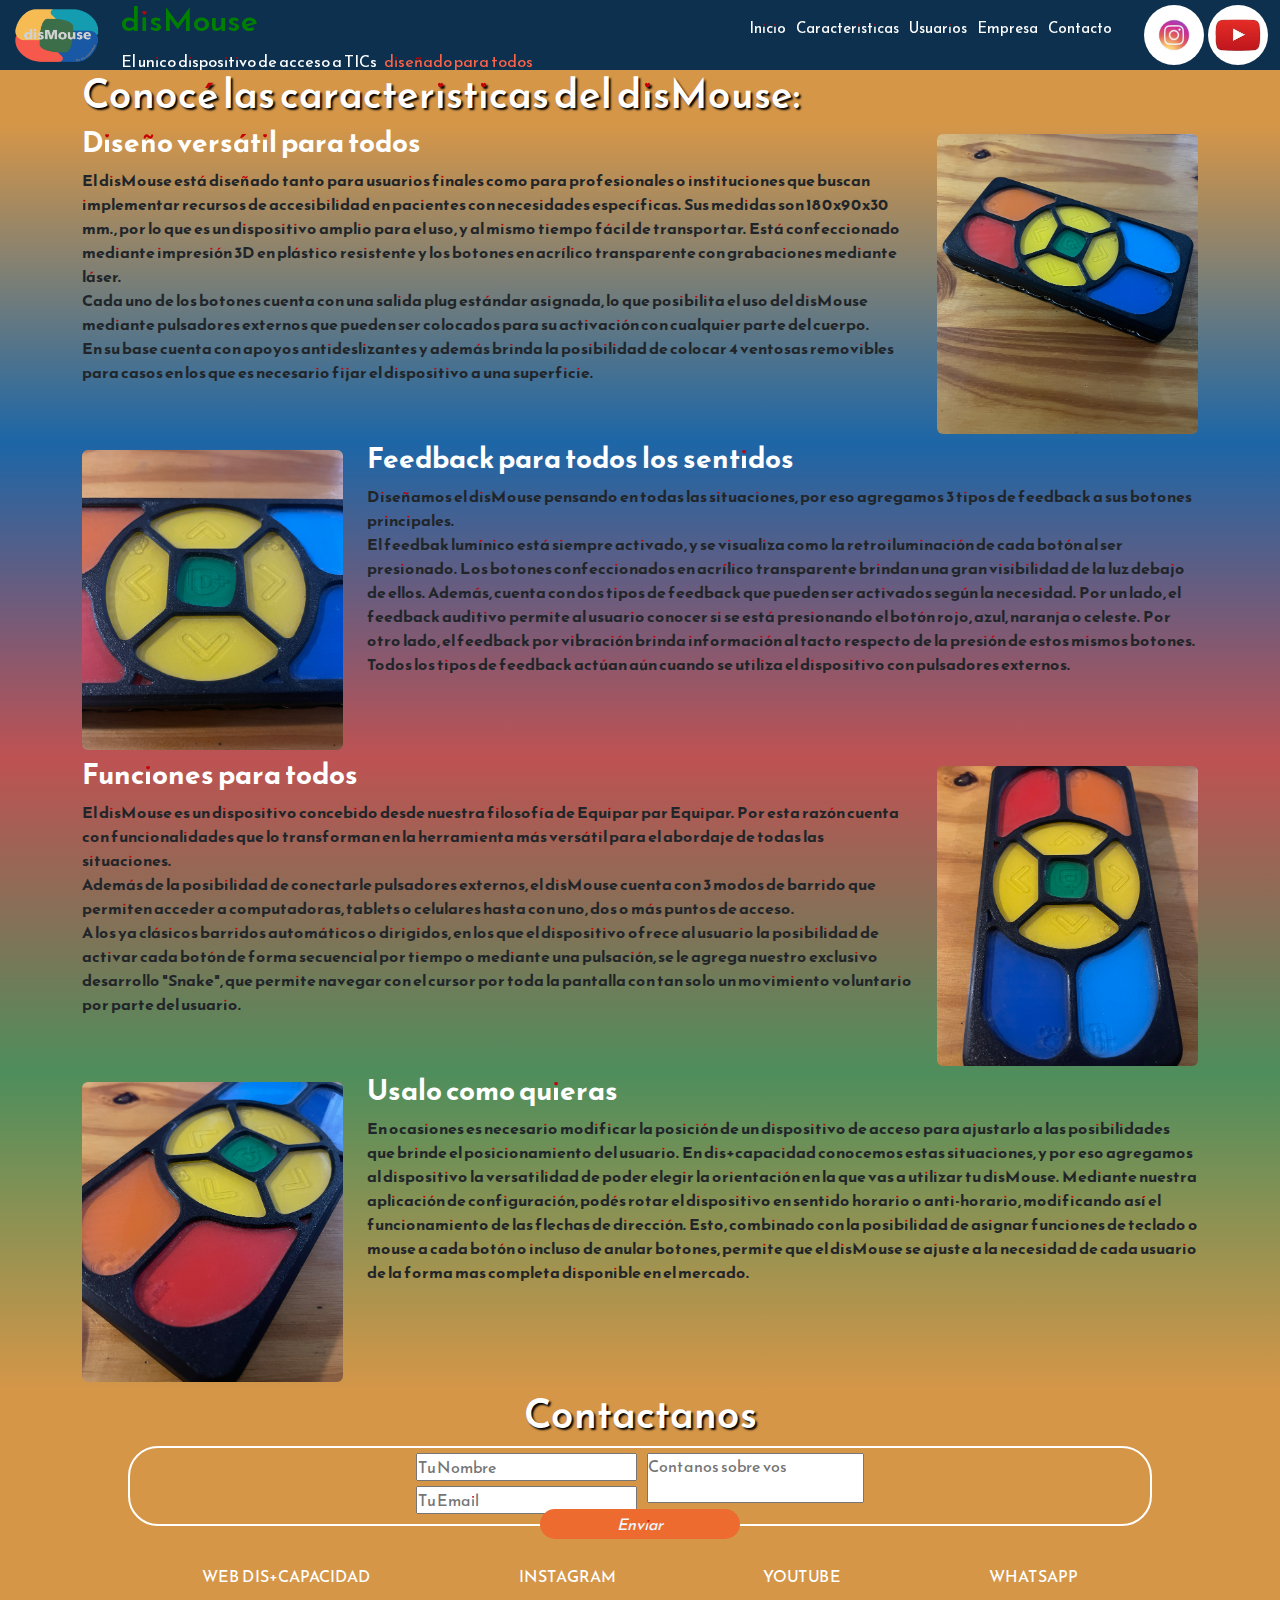
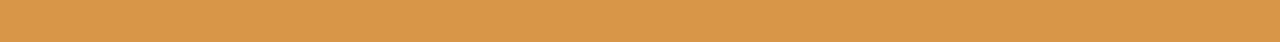
==== commit a3409a54: "correcciones" ====
--- a/pages/caracteristicas2.html
+++ b/pages/caracteristicas2.html
@@ -1,30 +1,33 @@
+<!--En esta pagina se busca implementar Bootstrap, por lo cual se utilizaron clases propias del framework para colores, tamaños y otras caracteristicas de fuentes, 
+disposición de contenedores, etc. Sólo se agregaron algunos estilos mediante css propio. El resto del sitio se construyo con código de css propio en su totalidad.-->
 <!DOCTYPE html>
-<html lang="en">
+<html lang="es">
 <head>
     <meta charset="UTF-8">
     <meta name="viewport" content="width=device-width, initial-scale=1.0">
     <meta name="description" content="El disMouse es el dispositivo de acceso a TICs mas completo del mercado. Es producido por dis+capacidad, empresa argentina
                                         que desarrolla equipamiento en tecnología asistiva accesible.">
-    <meta name="keywords" content="tecnologia asistiva, tecnologia, discapacidad rehabilitacion, TICs, accesibilidad">
+    <meta name="keywords" content="tecnologia asistiva, tecnologia, discapacidad, rehabilitacion, TICs, accesibilidad">
     <link rel="icon" href="../images/icono-dis-capacidad.ico" type="image/x-icon">
     <link rel="preconnect" href="https://fonts.googleapis.com">
     <link rel="preconnect" href="https://fonts.gstatic.com" crossorigin>
     <link href="https://fonts.googleapis.com/css2?family=Reem+Kufi+Fun:wght@400..700&display=swap" rel="stylesheet">
     <link href="https://cdn.jsdelivr.net/npm/bootstrap@5.3.3/dist/css/bootstrap.min.css" rel="stylesheet" integrity="sha384-QWTKZyjpPEjISv5WaRU9OFeRpok6YctnYmDr5pNlyT2bRjXh0JMhjY6hW+ALEwIH" crossorigin="anonymous">
     <link rel="stylesheet" href="../styles/css/main.css">
-    <title>Caracteristicas disMopuse - dis+capacidad</title>
+    <title>Caracteristicas disMouse - dis+capacidad</title>
 </head>
 <body>
     <header class="header">
         <div class="header__contenedorInfo">
             <img src="../images/logodisMouseDisMasCapacidad.png" alt="logo disMouse" href="index.html" class="header__logo header__logo--dM">
             <div class="header__texto">
-                <h1 class="header__titulo"> <a href="../index.html">disMouse</a> </h1>
-                <p class="header__parrafo">El unico dispositivo de acceso a TICs <span> diseñado para todos</span></p>
+                <h1 class="header__titulo"> <a href="../index.html">disMouse</a> </h1>                                                              <!--H1-->
+                <p class="header__parrafo">El unico dispositivo de acceso a TICs <span class="resaltado"> diseñado para todos</span></p>
             </div>
         </div>
         <div class="header__contenedorMenu">
             <dl class="header__lista">
+                <li><a href="../index.html" class="header__link header__link--caract">Inicio</a></li>
                 <li><a href="../pages/caracteristicas2.html" class="header__link header__link--caract">Características</a></li>
                 <li><a href="../pages/equiparParaEquipar.html" class="header__link header__link--usuarios">Usuarios</a></li>
                 <li><a href="../pages/empresa.html" class="header__link header__link--empresa">Empresa</a></li>
@@ -34,63 +37,97 @@
             <img src="../images/youtubeDisMasCapacidad.jpg" alt="logo YouTube" class="header__logo header__logo--youtube"><!--youtube-->
         </div>
     </header>
-    <div class="caract1">
+    <div class="caracteristicas--titulo">
         <div class="container-md text-center">
             <div class="row">
-                <h2 class="seccion__titulo">Caracteristicas del disMouse</h2>
+                <h2 class="seccion__titulo text-start">Conocé las caracteristicas del disMouse:</h2>                                                    <!--H2-->
             </div>
+        </div>
+    </div>
+    <article class="caract1">
+        <div class="container-md cointainer-sm container text-center">
             <div class="row">
-                <div class="col-md-9 col-sm-12">
-                    <h3>Caracteristica 1</h3>
-                    <p class="text-start text-white fs-6 text">Lorem ipsum dolor sit amet consectetur adipisicing elit. At fugiat maxime provident praesentium, eligendi earum in! Dolor, laborum nihil reprehenderit vero iure, similique molestiae tempore aut perferendis architecto, autem inventore?</p>
-                </div>
-                <div class="col-md-3 col-sm-12 pt-2 pb-2">
-                    <img src="../images/diseñoDisMasCapacidad.JPEG" alt="diseño" class="w-100 img-fluid rounded" style="height: 300px; object-fit: cover;">
+                <article class="col-md-9 col-sm-12 order-md-1 order-sm-1 order-1">
+                    <h3 class="text-white text-start fw-bold">Diseño versátil para todos</h3>                                                                   <!--H3-->
+                    <p class="text-start text-dark fs-6 fw-bold">
+                        El disMouse está diseñado tanto para usuarios finales como para profesionales o instituciones que buscan implementar recursos de accesibilidad en pacientes con 
+                        necesidades específicas. 
+                        Sus medidas son 180x90x30 mm., por lo que es un dispositivo amplio para el uso, y al mismo tiempo fácil de transportar. Está confeccionado mediante impresión 3D en plástico resistente 
+                        y los botones en acrílico transparente con grabaciones mediante láser. <br>
+                        Cada uno de los botones cuenta con una salida plug estándar asignada, lo que posibilita el uso del disMouse mediante pulsadores externos que pueden ser colocados para su activación con
+                        cualquier parte del cuerpo. <br>
+                        En su base cuenta con apoyos antideslizantes y además brinda la posibilidad de colocar 4 ventosas removibles para casos en los que es necesario fijar el dispositivo a una superficie.
+                    </p>
+                </article>
+                <div class="col-md-3 col-sm-12 pt-2 pb-2 order-md-1 order-sm-2 order-2">
+                    <img src="../images/diseñoDisMasCapacidad.JPEG" alt="diseño" class="w-100 img-fluid rounded">
                 </div>
             </div>
         </div>
-    </div>
-    <div class="caract2">
+    </article>
+    <article class="caract2">
         <div class="container-md cointainer-sm container text-center">
             <div class="row">
                 <div class="col-md-3 col-sm-12 pt-2 pb-2 order-md-1 order-sm-2 order-2">
-                    <img src="../images/feedbackDisMasCapacidad.JPEG" alt="diseño" class="w-100 img-fluid rounded" style="height: 300px; object-fit: cover;">
+                    <img src="../images/feedbackDisMasCapacidad.JPEG" alt="diseño" class="w-100 img-fluid rounded">
                 </div>
-                <div class="col-md-9 col-sm-12 order-md-2 order-sm-1 order-1">
-                    <h3>Caracteristica 2</h3>
-                    <p class="text-start text-white fs-6 text">Lorem ipsum dolor sit amet consectetur adipisicing elit. At fugiat maxime provident praesentium, eligendi earum in! Dolor, laborum nihil reprehenderit vero iure, similique molestiae tempore aut perferendis architecto, autem inventore?</p>
+                <article class="col-md-9 col-sm-12 order-md-2 order-sm-1 order-1">
+                    <h3 class="text-white text-start fw-bold">Feedback para todos los sentidos</h3>                                                             <!--H3-->
+                    <p class="text-start text-dark fs-6 fw-bold">
+                        Diseñamos el disMouse pensando en todas las situaciones, por eso agregamos 3 tipos de feedback a sus botones principales. <br>
+                        El feedbak lumínico está siempre activado, y se visualiza como la retroiluminación de cada botón al ser presionado. Los botones confeccionados
+                        en acrílico transparente brindan una gran visibilidad de la luz debajo de ellos. 
+                        Además, cuenta con dos tipos de feedback que pueden ser activados según la necesidad. Por un lado, el feedback auditivo permite al usuario conocer 
+                        si se está presionando el botón rojo, azul, naranja o celeste. 
+                        Por otro lado, el feedback por vibración brinda información al tacto respecto de la presión de estos mismos botones. <br>
+                        Todos los tipos de feedback actúan aún cuando se utiliza el dispositivo con pulsadores externos. 
+                    </p>
+                </article>
+            </div>
+        </div>
+    </article>
+    <article class="caract3">
+        <div class="container-md cointainer-sm container text-center">
+            <div class="row">
+                <article class="col-md-9 col-sm-12 order-md-1 order-sm-1 order-1">
+                    <h3 class="text-white text-start fw-bold">Funciones para todos</h3>                                                                         <!--H3-->
+                    <p class="text-start text-dark fs-6 fw-bold">
+                        El disMouse es un dispositivo concebido desde nuestra filosofía de Equipar par Equipar. Por esta razón cuenta con funcionalidades que lo transforman 
+                        en la herramienta más versátil para el abordaje de todas las situaciones. <br>
+                        Además de la posibilidad de conectarle pulsadores externos, el disMouse cuenta con 3 modos de barrido que permiten acceder a computadoras, tablets
+                        o celulares hasta con uno, dos o más puntos de acceso. <br>
+                        A los ya clásicos barridos automáticos o dirigidos, en los que el dispositivo ofrece al usuario la posibilidad de activar cada botón de forma secuencial
+                        por tiempo o mediante una pulsación, se le agrega nuestro exclusivo desarrollo "Snake", que permite navegar con el cursor por toda la pantalla con tan solo 
+                        un movimiento voluntario por parte del usuario.
+                    </p>
+                </article>
+                <div class="col-md-3 col-sm-12 pt-2 pb-2 order-md-1 order-sm-2 order-2">
+                    <img src="../images/funcionalidadDisMasCapacidad.JPEG" alt="diseño" class="w-100 img-fluid rounded">
                 </div>
             </div>
         </div>
-    </div>
-    <div class="caract3">
+    </article>
+    <article class="caract4">
         <div class="container-md cointainer-sm container text-center">
             <div class="row">
-                <div class="col-md-9 col-sm-12 order-md-1 order-sm-1 order-1">
-                    <h3>Caracteristica 3</h3>
-                    <p class="text-start text-white fs-6 text">Lorem ipsum dolor sit amet consectetur adipisicing elit. At fugiat maxime provident praesentium, eligendi earum in! Dolor, laborum nihil reprehenderit vero iure, similique molestiae tempore aut perferendis architecto, autem inventore?</p>
-                </div>
+                <article class="col-md-9 col-sm-12 order-md-2 order-sm-1 order-1">
+                    <h3 class="text-white text-start fw-bold">Usalo como quieras</h3>                                                                           <!--H3-->
+                    <p class="text-start text-dark fs-6 fw-bold">
+                        En ocasiones es necesario modificar la posición de un dispositivo de acceso para ajustarlo a las posibilidades que brinde el posicionamiento del usuario. 
+                        En dis+capacidad conocemos estas situaciones, y por eso agregamos al dispositivo la versatilidad de poder elegir la orientación en la que vas a utilizar tu disMouse. 
+                        Mediante nuestra aplicación de configuración, podés rotar el dispositivo en sentido horario o anti-horario, modificando así el funcionamiento de las flechas de dirección.
+                        Esto, combinado con la posibilidad de asignar funciones de teclado o mouse a cada botón o incluso de anular botones, permite que el disMouse se ajuste a la necesidad 
+                        de cada usuario de la forma mas completa disponible en el mercado. 
+                    </p>
+                </article>
                 <div class="col-md-3 col-sm-12 pt-2 pb-2 order-md-1 order-sm-2 order-2">
-                    <img src="../images/funcionalidadDisMasCapacidad.JPEG" alt="diseño" class="w-100 img-fluid rounded" style="height: 300px; object-fit: cover;">
+                    <img src="../images/transformaloDisMasCapacidad.JPEG" alt="diseño" class="w-100 img-fluid rounded">
                 </div>
             </div>
         </div>
-    </div>
-    <div class="caract4">
-        <div class="container-md cointainer-sm container text-center">
-            <div class="row">
-                <div class="col-md-9 col-sm-12 order-md-2 order-sm-1 order-1">
-                    <h3>Caracteristica 4</h3>
-                    <p class="text-start text-white fs-6 text">Lorem ipsum dolor sit amet consectetur adipisicing elit. At fugiat maxime provident praesentium, eligendi earum in! Dolor, laborum nihil reprehenderit vero iure, similique molestiae tempore aut perferendis architecto, autem inventore?</p>
-                </div>
-                <div class="col-md-3 col-sm-12 pt-2 pb-2 order-md-1 order-sm-2 order-2">
-                    <img src="../images/transformaloDisMasCapacidad.JPEG" alt="diseño" class="w-100 img-fluid rounded" style="height: 300px; object-fit: cover;">
-                </div>
-            </div>
-        </div>
-    </div>
+    </article>
     <footer class="footer__csspropio--caracteristicas"><!--footer--> 
-        <h2 class="seccion__titulo">Contactanos</h2>
+        <h3 class="seccion__titulo">Contactanos</h3>                                                                                                    <!--H3-->
         <div class="footer__contenedor">
             <form class="footer__formulario" action=" " method="get" > 
                 <div class="footer_formulario__datosPersonales">
--- a/styles/css/main.css
+++ b/styles/css/main.css
@@ -13,6 +13,13 @@
   z-index: 30;
   top: 0;
   justify-content: space-between;
+}
+@media (max-width: 910px) {
+  .header {
+    height: auto;
+    justify-content: center;
+    flex-direction: column;
+  }
 }
 .header .header__contenedorInfo {
   display: flex;
@@ -40,7 +47,7 @@
   height: 2rem;
   line-height: 2rem;
 }
-@media (max-width: 540px) {
+@media (max-width: 910px) {
   .header .header__contenedorInfo .header__titulo {
     display: none;
   }
@@ -49,7 +56,7 @@
   color: white;
   margin-bottom: 5px !important;
 }
-.header .header__contenedorInfo span {
+.header .header__contenedorInfo .resaltado {
   color: tomato;
   margin-left: 5px;
 }
@@ -60,6 +67,7 @@
 }
 .header .header__contenedorMenu .header__lista {
   display: flex;
+  justify-content: center;
   list-style: none;
   text-decoration: none;
   margin-right: 25px;
@@ -70,6 +78,11 @@
   font-size: 15px;
   color: white;
   transition: ease-out 0.5s;
+}
+@media (max-width: 400px) {
+  .header .header__contenedorMenu .header__lista .header__link {
+    font-size: 13px;
+  }
 }
 .header .header__contenedorMenu .header__lista .header__link:hover {
   color: rgb(238, 107, 47);
@@ -77,9 +90,10 @@
 .header .header__contenedorMenu .header__logo--insta, .header .header__contenedorMenu .header__logo--youtube {
   height: 60px;
   border-radius: 50%;
+  margin: 2px;
 }
 @media (max-width: 1020px) {
-  .header .header__contenedorMenu {
+  .header .header__contenedorMenu .header__logo--insta, .header .header__contenedorMenu .header__logo--youtube {
     display: none;
   }
 }
@@ -175,7 +189,7 @@
   font-size: 3vw;
   text-shadow: 2px 2px 2px black;
 }
-.main .main__transparencia .main__TextContainer span {
+.main .main__transparencia .main__TextContainer .animado {
   display: inline-block;
   animation-name: rebotador-y;
   animation-iteration-count: infinite;
@@ -244,7 +258,7 @@
 }
 .caracteristicas .caracteristicas__cardContainer .caracteristicas__card .card__info .card__texto {
   padding: 10px;
-  color: rgb(197, 195, 195);
+  color: rgb(224, 224, 224);
 }
 .caracteristicas .caracteristicas__cardContainer .caracteristicas__card .card__info .card__texto .disMouse {
   font-weight: bold;
@@ -257,7 +271,7 @@
   background-color: #be5252;
   border: none;
   border-radius: 50px;
-  color: rgb(197, 195, 195);
+  color: rgb(224, 224, 224);
   font-weight: 700;
   position: absolute;
   top: 40%;
@@ -307,7 +321,7 @@
   justify-content: center;
 }
 .usuarios .usuarios__contenido .usuarios__texto .usuarios__parrafo {
-  color: rgb(197, 195, 195);
+  color: rgb(224, 224, 224);
   font-weight: 900;
 }
 .usuarios .usuarios__contenido .usuarios__texto .usuarios__parrafo span {
@@ -324,7 +338,7 @@
 .usuarios .usuarios__contenido .usuarios__texto .usuarios__boton .usuarios__button {
   width: 50%;
   height: 100%;
-  background-color: rgb(197, 195, 195);
+  background-color: rgb(224, 224, 224);
   border: none;
   border-radius: 50px;
   color: tomato;
@@ -360,6 +374,18 @@
 .empresa {
   background-image: linear-gradient(to bottom, #be5252, #4E8E5C);
 }
+.empresa .empresa__descripcion {
+  width: 80%;
+  margin: auto;
+  margin-top: 15px;
+  display: flex;
+  gap: 5px;
+  align-items: center;
+}
+.empresa .empresa__descripcion .empresa__descripcion__texto {
+  text-align: center;
+  color: rgb(224, 224, 224);
+}
 .empresa .seccion__titulo {
   text-align: center;
   color: white;
@@ -394,7 +420,7 @@
   font-size: 30px;
 }
 .empresa .empresa__contenido .empresa__texto .empresa__misionVision__texto {
-  color: rgb(197, 195, 195);
+  color: rgb(224, 224, 224);
   font-weight: 900;
   text-align: center;
 }
@@ -477,7 +503,7 @@
   transition: 0.5s;
 }
 [class^=footer__csspropio] .footer__contenedor .footer__formulario .footer__boton:hover {
-  background-color: rgb(197, 195, 195);
+  background-color: rgb(224, 224, 224);
   color: tomato;
 }
 @media (max-width: 555px) {
@@ -513,40 +539,66 @@
   }
 }
 
+body {
+  background-color: #d59648 !important;
+}
+
+.caracteristicas--titulo {
+  background-color: #d59648 !important;
+}
+.caracteristicas--titulo .container-md .row .seccion__titulo {
+  text-align: center;
+  color: white;
+  font-size: 40px;
+  text-shadow: 2px 2px 2px black;
+}
+
 .caract1 {
   display: flex;
   background-image: linear-gradient(to bottom, #d59648, #1c66a7);
 }
+.caract1 .container-md .col-md-3 img {
+  height: 300px;
+  object-fit: cover;
+}
 
 .caract2 {
   display: flex;
   background-image: linear-gradient(to bottom, #1c66a7, #be5252);
 }
+.caract2 .container-md .col-md-3 img {
+  height: 300px;
+  object-fit: cover;
+}
 
 .caract3 {
   display: flex;
   background-image: linear-gradient(to bottom, #be5252, #4E8E5C);
 }
+.caract3 .container-md .col-md-3 img {
+  height: 300px;
+  object-fit: cover;
+}
 
 .caract4 {
   display: flex;
   background-image: linear-gradient(to bottom, #4E8E5C, #d59648);
 }
-
-.caract1 .container-md .row .seccion__titulo {
-  text-align: center;
-  color: white;
-  font-size: 40px;
-  text-shadow: 2px 2px 2px black;
-}
-
-[class*="--caracteristicas"] {
+.caract4 .container-md .col-md-3 img {
+  height: 300px;
+  object-fit: cover;
+}
+
+.footer__csspropio--caracteristicas {
   background-color: #d59648 !important;
 }
 
 .ePe__contenedor {
   background-image: linear-gradient(to bottom, #d59648, #4E8E5C);
   height: auto;
+  display: flex;
+  flex-direction: column;
+  justify-content: center;
 }
 .ePe__contenedor .ePe__titulo {
   text-align: center;
@@ -562,22 +614,21 @@
   position: auto;
   width: 100%;
   height: 100%;
-  justify-content: space-around;
+  justify-content: center;
   align-items: center;
   text-align: left;
 }
 .ePe__contenedor .ePe__contenido .ePe__texto {
-  width: 40%;
-  color: soften(rgb(197, 195, 195), 5);
+  width: 60%;
+  color: soften(rgb(224, 224, 224), 5);
   font-size: larger;
 }
-.ePe__contenedor .ePe__contenido .ePe__texto .disMouse {
-  color: #fa2600;
-}
 .ePe__contenedor .ePe__contenido .ePe__texto .fraseResaltada {
-  text-decoration: underline;
+  text-decoration: none;
   text-transform: none;
   font-style: italic;
+  color: #ad1a00;
+  font-weight: 800;
 }
 @media (max-width: 1250px) {
   .ePe__contenedor .ePe__contenido .ePe__texto {
@@ -585,15 +636,10 @@
   }
 }
 .ePe__contenedor .ePe__contenido .ePe__foto {
-  width: 600px;
+  width: 300px;
   height: 300px;
   object-fit: cover;
-  border-radius: 5px;
-}
-@media (max-width: 1250px) {
-  .ePe__contenedor .ePe__contenido .ePe__foto {
-    width: 70%;
-  }
+  border-radius: 10px;
 }
 @media (max-width: 1250px) {
   .ePe__contenedor .ePe__contenido {
@@ -617,6 +663,13 @@
   z-index: 30;
   top: 0;
   justify-content: space-between;
+}
+@media (max-width: 910px) {
+  .header {
+    height: auto;
+    justify-content: center;
+    flex-direction: column;
+  }
 }
 .header .header__contenedorInfo {
   display: flex;
@@ -644,7 +697,7 @@
   height: 2rem;
   line-height: 2rem;
 }
-@media (max-width: 540px) {
+@media (max-width: 910px) {
   .header .header__contenedorInfo .header__titulo {
     display: none;
   }
@@ -653,7 +706,7 @@
   color: white;
   margin-bottom: 5px !important;
 }
-.header .header__contenedorInfo span {
+.header .header__contenedorInfo .resaltado {
   color: tomato;
   margin-left: 5px;
 }
@@ -664,6 +717,7 @@
 }
 .header .header__contenedorMenu .header__lista {
   display: flex;
+  justify-content: center;
   list-style: none;
   text-decoration: none;
   margin-right: 25px;
@@ -674,6 +728,11 @@
   font-size: 15px;
   color: white;
   transition: ease-out 0.5s;
+}
+@media (max-width: 400px) {
+  .header .header__contenedorMenu .header__lista .header__link {
+    font-size: 13px;
+  }
 }
 .header .header__contenedorMenu .header__lista .header__link:hover {
   color: rgb(238, 107, 47);
@@ -681,9 +740,10 @@
 .header .header__contenedorMenu .header__logo--insta, .header .header__contenedorMenu .header__logo--youtube {
   height: 60px;
   border-radius: 50%;
+  margin: 2px;
 }
 @media (max-width: 1020px) {
-  .header .header__contenedorMenu {
+  .header .header__contenedorMenu .header__logo--insta, .header .header__contenedorMenu .header__logo--youtube {
     display: none;
   }
 }
@@ -779,7 +839,7 @@
   font-size: 3vw;
   text-shadow: 2px 2px 2px black;
 }
-.main .main__transparencia .main__TextContainer span {
+.main .main__transparencia .main__TextContainer .animado {
   display: inline-block;
   animation-name: rebotador-y;
   animation-iteration-count: infinite;
@@ -848,7 +908,7 @@
 }
 .caracteristicas .caracteristicas__cardContainer .caracteristicas__card .card__info .card__texto {
   padding: 10px;
-  color: rgb(197, 195, 195);
+  color: rgb(224, 224, 224);
 }
 .caracteristicas .caracteristicas__cardContainer .caracteristicas__card .card__info .card__texto .disMouse {
   font-weight: bold;
@@ -861,7 +921,7 @@
   background-color: #be5252;
   border: none;
   border-radius: 50px;
-  color: rgb(197, 195, 195);
+  color: rgb(224, 224, 224);
   font-weight: 700;
   position: absolute;
   top: 40%;
@@ -911,7 +971,7 @@
   justify-content: center;
 }
 .usuarios .usuarios__contenido .usuarios__texto .usuarios__parrafo {
-  color: rgb(197, 195, 195);
+  color: rgb(224, 224, 224);
   font-weight: 900;
 }
 .usuarios .usuarios__contenido .usuarios__texto .usuarios__parrafo span {
@@ -928,7 +988,7 @@
 .usuarios .usuarios__contenido .usuarios__texto .usuarios__boton .usuarios__button {
   width: 50%;
   height: 100%;
-  background-color: rgb(197, 195, 195);
+  background-color: rgb(224, 224, 224);
   border: none;
   border-radius: 50px;
   color: tomato;
@@ -964,6 +1024,18 @@
 .empresa {
   background-image: linear-gradient(to bottom, #be5252, #4E8E5C);
 }
+.empresa .empresa__descripcion {
+  width: 80%;
+  margin: auto;
+  margin-top: 15px;
+  display: flex;
+  gap: 5px;
+  align-items: center;
+}
+.empresa .empresa__descripcion .empresa__descripcion__texto {
+  text-align: center;
+  color: rgb(224, 224, 224);
+}
 .empresa .seccion__titulo {
   text-align: center;
   color: white;
@@ -998,7 +1070,7 @@
   font-size: 30px;
 }
 .empresa .empresa__contenido .empresa__texto .empresa__misionVision__texto {
-  color: rgb(197, 195, 195);
+  color: rgb(224, 224, 224);
   font-weight: 900;
   text-align: center;
 }
@@ -1081,7 +1153,7 @@
   transition: 0.5s;
 }
 [class^=footer__csspropio] .footer__contenedor .footer__formulario .footer__boton:hover {
-  background-color: rgb(197, 195, 195);
+  background-color: rgb(224, 224, 224);
   color: tomato;
 }
 @media (max-width: 555px) {
@@ -1117,40 +1189,66 @@
   }
 }
 
+body {
+  background-color: #d59648 !important;
+}
+
+.caracteristicas--titulo {
+  background-color: #d59648 !important;
+}
+.caracteristicas--titulo .container-md .row .seccion__titulo {
+  text-align: center;
+  color: white;
+  font-size: 40px;
+  text-shadow: 2px 2px 2px black;
+}
+
 .caract1 {
   display: flex;
   background-image: linear-gradient(to bottom, #d59648, #1c66a7);
 }
+.caract1 .container-md .col-md-3 img {
+  height: 300px;
+  object-fit: cover;
+}
 
 .caract2 {
   display: flex;
   background-image: linear-gradient(to bottom, #1c66a7, #be5252);
 }
+.caract2 .container-md .col-md-3 img {
+  height: 300px;
+  object-fit: cover;
+}
 
 .caract3 {
   display: flex;
   background-image: linear-gradient(to bottom, #be5252, #4E8E5C);
 }
+.caract3 .container-md .col-md-3 img {
+  height: 300px;
+  object-fit: cover;
+}
 
 .caract4 {
   display: flex;
   background-image: linear-gradient(to bottom, #4E8E5C, #d59648);
 }
-
-.caract1 .container-md .row .seccion__titulo {
-  text-align: center;
-  color: white;
-  font-size: 40px;
-  text-shadow: 2px 2px 2px black;
-}
-
-[class*="--caracteristicas"] {
+.caract4 .container-md .col-md-3 img {
+  height: 300px;
+  object-fit: cover;
+}
+
+.footer__csspropio--caracteristicas {
   background-color: #d59648 !important;
 }
 
 .ePe__contenedor {
   background-image: linear-gradient(to bottom, #d59648, #4E8E5C);
   height: auto;
+  display: flex;
+  flex-direction: column;
+  justify-content: center;
 }
 .ePe__contenedor .ePe__titulo {
   text-align: center;
@@ -1166,22 +1264,21 @@
   position: auto;
   width: 100%;
   height: 100%;
-  justify-content: space-around;
+  justify-content: center;
   align-items: center;
   text-align: left;
 }
 .ePe__contenedor .ePe__contenido .ePe__texto {
-  width: 40%;
-  color: soften(rgb(197, 195, 195), 5);
+  width: 60%;
+  color: soften(rgb(224, 224, 224), 5);
   font-size: larger;
 }
-.ePe__contenedor .ePe__contenido .ePe__texto .disMouse {
-  color: #fa2600;
-}
 .ePe__contenedor .ePe__contenido .ePe__texto .fraseResaltada {
-  text-decoration: underline;
+  text-decoration: none;
   text-transform: none;
   font-style: italic;
+  color: #ad1a00;
+  font-weight: 800;
 }
 @media (max-width: 1250px) {
   .ePe__contenedor .ePe__contenido .ePe__texto {
@@ -1189,15 +1286,10 @@
   }
 }
 .ePe__contenedor .ePe__contenido .ePe__foto {
-  width: 600px;
+  width: 300px;
   height: 300px;
   object-fit: cover;
-  border-radius: 5px;
-}
-@media (max-width: 1250px) {
-  .ePe__contenedor .ePe__contenido .ePe__foto {
-    width: 70%;
-  }
+  border-radius: 10px;
 }
 @media (max-width: 1250px) {
   .ePe__contenedor .ePe__contenido {
@@ -1211,12 +1303,48 @@
   display: flex;
   justify-content: center;
 }
-.contacto .contacto__imagen {
+@media (max-width: 800px) {
+  .contacto {
+    flex-direction: column;
+    align-items: center;
+  }
+}
+.contacto .contacto__texto {
   display: flex;
   flex-direction: column;
   position: relative;
   width: 80%;
-  height: 60vh;
+  height: 70vh;
+  justify-content: center;
+  margin: 15px;
+}
+.contacto .contacto__texto .contacto__texto__titulo {
+  text-align: center;
+  color: white;
+  font-size: 40px;
+  text-shadow: 2px 2px 2px black;
+}
+.contacto .contacto__texto .contacto__texto__parrafo {
+  padding: 15px;
+  color: #474747;
+  font-size: larger;
+  text-align: center;
+}
+@media (max-width: 800px) {
+  .contacto .contacto__texto .contacto__texto__parrafo {
+    padding: 0;
+  }
+}
+.contacto .contacto__texto .contacto__texto__parrafo--resaltar {
+  font-weight: 900;
+  color: white;
+}
+.contacto .contacto__imagen {
+  display: flex;
+  flex-direction: column;
+  position: relative;
+  width: 80%;
+  height: 70vh;
   justify-content: center;
   margin: 15px;
 }
@@ -1243,4 +1371,8 @@
   z-index: 2;
 }
 
+.footer__csspropio--contacto {
+  background-color: #1c66a7 !important;
+}
+
 /*# sourceMappingURL=main.css.map */
